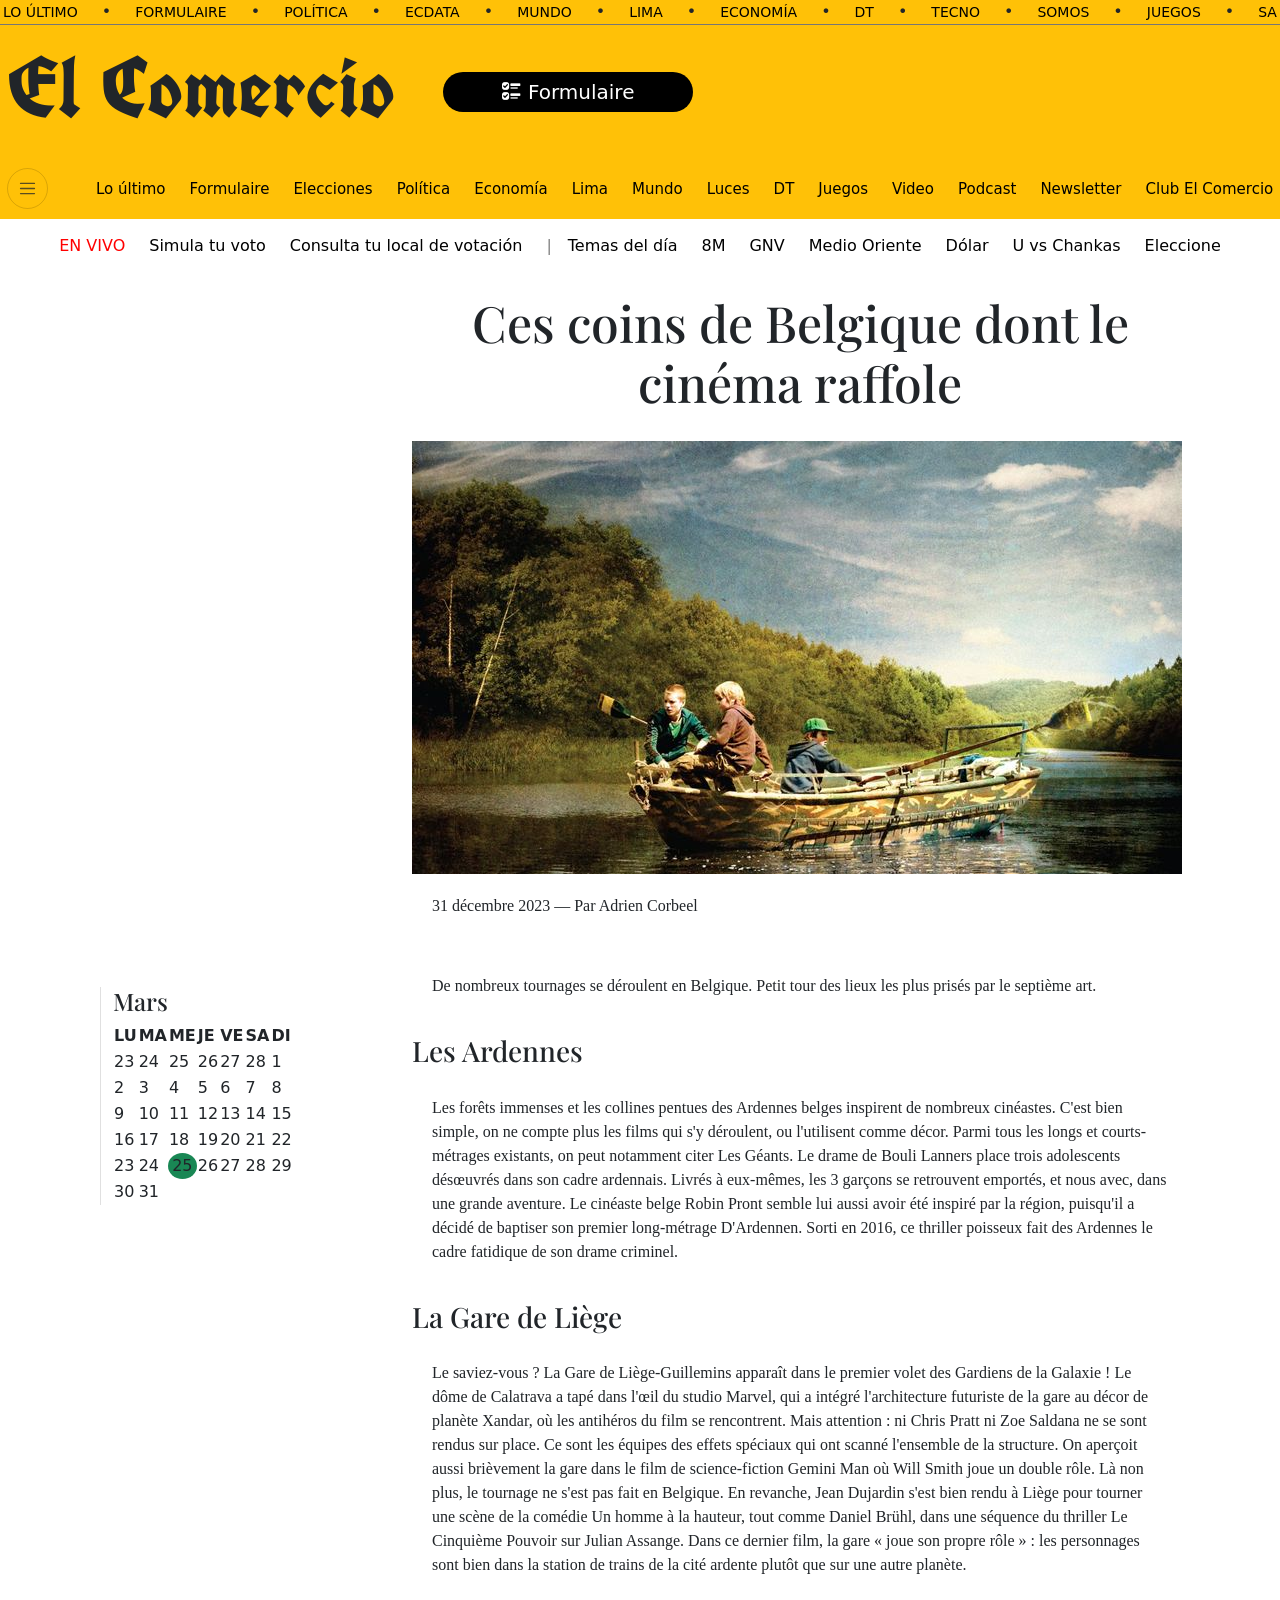
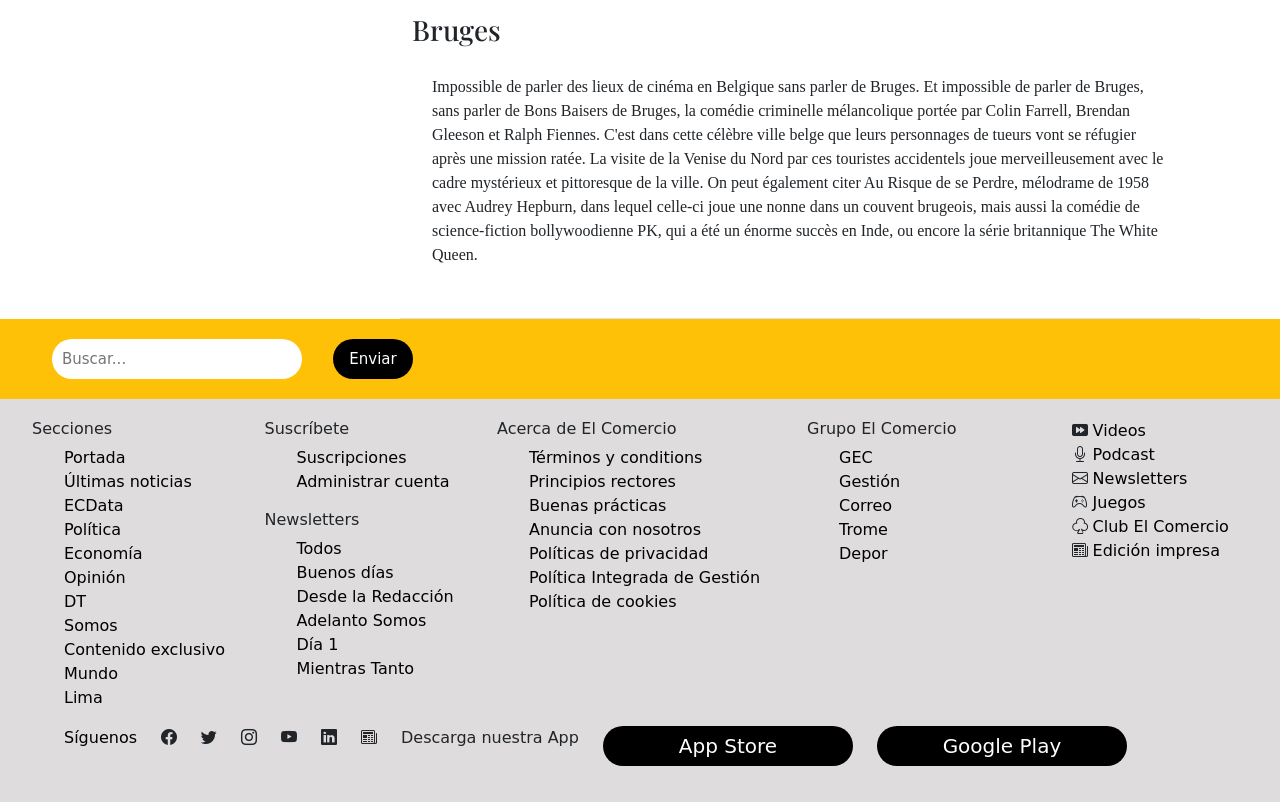
==== article.html @ fa801952 "form" ====
<!DOCTYPE html>
<html lang="fr">
<head>
    <meta charset="UTF-8">
    <meta name="viewport" content="width=device-width, initial-scale=1.0">
    <link href="https://cdn.jsdelivr.net/npm/bootstrap@5.3.8/dist/css/bootstrap.min.css" rel="stylesheet" integrity="sha384-sRIl4kxILFvY47J16cr9ZwB07vP4J8+LH7qKQnuqkuIAvNWLzeN8tE5YBujZqJLB" crossorigin="anonymous">
    <link rel="stylesheet" href="https://cdn.jsdelivr.net/npm/bootstrap-icons@1.11.0/font/bootstrap-icons.css">
    <link rel="preconnect" href="https://fonts.googleapis.com">
    <link rel="preconnect" href="https://fonts.gstatic.com" crossorigin>
    <link href="https://fonts.googleapis.com/css2?family=Great+Vibes&family=Inter:ital,opsz,wght@0,14..32,100..900;1,14..32,100..900&family=Jacquard+24&family=Libre+Baskerville:ital,wght@0,400;0,700;1,400&family=Playfair+Display+SC:ital,wght@0,400;0,700;0,900;1,400;1,700;1,900&family=Playfair+Display:ital,wght@0,400..900;1,400..900&family=Raleway:ital,wght@0,100..900;1,100..900&family=UnifrakturCook:wght@700&display=swap" rel="stylesheet">
    <link rel="stylesheet" href="css/main.css">
    <title>Document</title>
</head>
<body>
    <header>
        <nav class="container navbar">
            <div class="row">
                <div class="col-sm-12 bg-warning">
                    <ul class="thirdnav navbar-nav me-auto mb-2 mb-lg-0 flex-row justify-content-center gap-4">
                        <li><a href="article.html" >LO ÚLTIMO</a></li>•
                        <li><a href="custom.html">FORMULAIRE</a></li>•
                        <li><a href="">POLÍTICA</a></li>•
                        <li><a href="">ECDATA</a></li>•
                        <li><a href="">MUNDO</a></li>•
                        <li><a href="">LIMA</a></li>•
                        <li><a href="">ECONOMÍA</a></li>•
                        <li><a href="">DT</a></li>•
                        <li><a href="">TECNO</a></li>•
                        <li><a href="">SOMOS</a></li>•
                        <li><a href="">JUEGOS</a></li>•
                        <li><a href="">SA</a></li>
                    </ul>
                </div>
                <div class="div-titre col-12 bg-warning d-flex align-items-center gap-5">
                    <h2 class="titre">El Comercio</h2>
                    <button class="btn2"><i class="bi bi-ui-checks"></i> Formulaire</button>
                </div>
                <div class="seconnav col-sm-12 bg-warning">
                    <div class="col-sm-12 d-flex align-items-center justify-content-center">
                        <button class="btn1 navbar-toggler me-5" type="button">
                            <span class="navbar-toggler-icon"></span>
                        </button>
                        <ul class="firstnav navbar-nav mb-2 mb-lg-0 flex-row gap-4">
                            <li><a href="article.html">Lo último</a></li>
                            <li><a href="custom.html">Formulaire</a></li>
                            <li><a href="">Elecciones</a></li>
                            <li><a href="">Política</a></li>
                            <li><a href="">Economía</a></li>
                            <li><a href="">Lima</a></li>
                            <li><a href="">Mundo</a></li>
                            <li><a href="">Luces</a></li>
                            <li><a href="">DT</a></li>
                            <li><a href="">Juegos</a></li>
                            <li><a href="">Video</a></li>
                            <li><a href="">Podcast</a></li>
                            <li><a href="">Newsletter</a></li>
                            <li><a href="">Club El Comercio</a></li>
                        </ul>
                    </div>
                </div>
                <div class="col-sm-12">
                    <ul class="fourthnav navbar-nav me-auto mb-2 mb-lg-0 flex-row justify-content-center gap-4">
                        <li><a class="live" href="">EN VIVO</a></li>
                        <li><a href="">Simula tu voto</a></li>
                        <li><a href="">Consulta tu local de votación</a></li>
                        <li class="separador"><a href="">Temas del día</a></li>
                        <li><a href="">8M</a></li>
                        <li><a href="">GNV</a></li>
                        <li><a href="">Medio Oriente</a></li>
                        <li><a href="">Dólar</a></li>
                        <li><a href="">U vs Chankas</a></li>
                        <li><a href="">Eleccione</a></li>
                    </ul>
                </div>
            </div>
        </nav>
    </header>
    <main>
            <div class="container">
                <div class="row  align-items-center justify-content-center">
                    <aside class=" calendar col-12 ">
                        <h4>Mars</h4>
                        <table>
                            <tr>
                                <th>LU</th>
                                <th>MA</th>
                                <th>ME</th>
                                <th>JE</th>
                                <th>VE</th>
                                <th>SA</th>
                                <th>DI</th>
                            </tr>
                            <tr>
                                <td>23</td>
                                <td>24</td>
                                <td>25</td>
                                <td>26</td>
                                <td>27</td>
                                <td>28</td>
                                <td>1</td>
                            </tr>
                            <tr>
                                <td>2</td>
                                <td>3</td>
                                <td>4</td>
                                <td>5</td>
                                <td>6</td>
                                <td>7</td>
                                <td>8</td>
                            </tr>
                            <tr>
                                <td>9</td>
                                <td>10</td>
                                <td>11</td>
                                <td>12</td>
                                <td>13</td>
                                <td>14</td>
                                <td>15</td>
                            </tr>
                            <tr>
                                <td>16</td>
                                <td>17</td>
                                <td>18</td>
                                <td>19</td>
                                <td>20</td>
                                <td>21</td>
                                <td>22</td>
                            </tr>
                            <tr>
                                <td>23</td>
                                <td>24</td>
                                <td class="datej bg-success">25</td>
                                <td>26</td>
                                <td>27</td>
                                <td>28</td>
                                <td>29</td>
                            </tr>
                            <tr>
                                <td>30</td>
                                <td>31</td>
                            </tr>
                        </table>
                    </aside>
                    <article class=" ville article-content col-12 col-md-11">
                        <h1 class="text-center art">Ces coins de Belgique dont le cinéma raffole</h1>
                        <img src="media/article.jpg" class="img-fluid" alt="">
                        <p class="para">31 décembre 2023 — Par Adrien Corbeel</p>
                        <p class="para">De nombreux tournages se déroulent en Belgique. Petit tour des lieux les plus prisés par le septième art.</p>
                        <h3>Les Ardennes</h3>
                        <p class="para">Les forêts immenses et les collines pentues des Ardennes belges inspirent de nombreux cinéastes. C'est bien simple, on ne compte plus les films qui s'y déroulent, ou l'utilisent comme décor. Parmi tous les longs et courts-métrages existants, on peut notamment citer Les Géants. Le drame de Bouli Lanners place trois adolescents désœuvrés dans son cadre ardennais. Livrés à eux-mêmes, les 3 garçons se retrouvent emportés, et nous avec, dans une grande aventure. Le cinéaste belge Robin Pront semble lui aussi avoir été inspiré par la région, puisqu'il a décidé de baptiser son premier long-métrage D'Ardennen. Sorti en 2016, ce thriller poisseux fait des Ardennes le cadre fatidique de son drame criminel.</p>
                        <h3>La Gare de Liège</h3>
                        <p class="para">Le saviez-vous ? La Gare de Liège-Guillemins apparaît dans le premier volet des Gardiens de la Galaxie ! Le dôme de Calatrava a tapé dans l'œil du studio Marvel, qui a intégré l'architecture futuriste de la gare au décor de planète Xandar, où les antihéros du film se rencontrent. Mais attention : ni Chris Pratt ni Zoe Saldana ne se sont rendus sur place. Ce sont les équipes des effets spéciaux qui ont scanné l'ensemble de la structure. On aperçoit aussi brièvement la gare dans le film de science-fiction Gemini Man où Will Smith joue un double rôle. Là non plus, le tournage ne s'est pas fait en Belgique. En revanche, Jean Dujardin s'est bien rendu à Liège pour tourner une scène de la comédie Un homme à la hauteur, tout comme Daniel Brühl, dans une séquence du thriller Le Cinquième Pouvoir sur Julian Assange. Dans ce dernier film, la gare « joue son propre rôle » : les personnages sont bien dans la station de trains de la cité ardente plutôt que sur une autre planète.</p>
                        <h3>Bruges</h3>
                        <p class="para">Impossible de parler des lieux de cinéma en Belgique sans parler de Bruges. Et impossible de parler de Bruges, sans parler de Bons Baisers de Bruges, la comédie criminelle mélancolique portée par Colin Farrell, Brendan Gleeson et Ralph Fiennes. C'est dans cette célèbre ville belge que leurs personnages de tueurs vont se réfugier après une mission ratée. La visite de la Venise du Nord par ces touristes accidentels joue merveilleusement avec le cadre mystérieux et pittoresque de la ville. On peut également citer Au Risque de se Perdre, mélodrame de 1958 avec Audrey Hepburn, dans lequel celle-ci joue une nonne dans un couvent brugeois, mais aussi la comédie de science-fiction bollywoodienne PK, qui a été un énorme succès en Inde, ou encore la série britannique The White Queen.</p>
                    </article>
                </div>     
            </div>
        

        
        

    </main>
    <footer>
        <div class="bordfoot bg-warning d-flex justify-content-between align-items-center px-4">
        <form action="" class=" d-flex container align-items-center gap-3">
            <label for="Search"></label>
            <input type="text" id="Search" placeholder="Buscar...">
            <button type="submit" class="btn3">Enviar</button>
            <!--- <img src="media/logo.jpg" class="logo" alt="" > --->
        </form>
        
        </div>

        <div class="container">
        <div class="row love">
            <section class="col">
                <h6>Secciones</h6>
                <ul>
                    <li><a href="">Portada</a></li>
                    <li><a href="">Últimas noticias</a></li>
                    <li><a href="">ECData</a></li>
                    <li><a href="">Política</a></li>
                    <li><a href="">Economía</a></li>
                    <li><a href="">Opinión</a></li>
                    <li><a href="">DT</a></li>
                    <li><a href="">Somos</a></li>
                    <li><a href="">Contenido exclusivo</a></li>
                    <li><a href="">Mundo</a></li>
                    <li><a href="">Lima</a></li>
                </ul>
            </section>
            <section class="col">
                <h6>Suscríbete</h6>
                <ul>
                    <li><a href="">Suscripciones</a></li>
                    <li><a href="">Administrar cuenta</a></li>
                </ul>
                <h6>Newsletters</h6>
                <ul>
                    <li><a href="">Todos</a></li>
                    <li><a href="">Buenos días</a></li>
                    <li><a href="">Desde la Redacción</a></li>
                    <li><a href="">Adelanto Somos</a></li>
                    <li><a href="">Día 1</a></li>
                    <li><a href="">Mientras Tanto</a></li>
                </ul>
            </section>
            <section class="col-md-3">
                <h6>Acerca de El Comercio</h6>
                <ul>
                    <li><a href="">Términos y conditions</a></li>
                    <li><a href="">Principios rectores</a></li>
                    <li><a href="">Buenas prácticas</a></li>
                    <li><a href="">Anuncia con nosotros</a></li>
                    <li><a href="">Políticas de privacidad</a></li>
                    <li><a href="">Política Integrada de Gestión</a></li>
                    <li><a href="">Política de cookies</a></li>
                </ul>
            </section>
            <section class="col">
                <h6>Grupo El Comercio</h6>
                <ul>
                    <li><a href="">GEC</a></li>
                    <li><a href="">Gestión</a></li>
                    <li><a href="">Correo</a></li>
                    <li><a href="">Trome</a></li>
                    <li><a href="">Depor</a></li>
                </ul>
            </section>
            <section class="col">
                <ul>
                    <li><i class="bi bi-fast-forward-btn-fill"></i> <a href="">Videos</a></li>
                    <li><i class="bi bi-mic"></i> <a href="">Podcast</a></li>
                    <li><i class="bi bi-envelope"></i> <a href="">Newsletters</a></li>
                    <li><i class="bi bi-controller"></i> <a href="">Juegos</a></li>
                    <li><i class="bi bi-suit-club"></i> <a href="">Club El Comercio</a></li>
                    <li><i class="bi bi-newspaper"></i> <a href="">Edición impresa</a></li>
                </ul>
            </section>
            <section>
                <ul class="d-flex gap-4">
                    <li><a href="">Síguenos</a></li>
                    <li><i class="bi bi-facebook"></i></li>
                    <li><i class="bi bi-twitter"></i></li>
                    <li><i class="bi bi-instagram"></i></li>
                    <li><i class="bi bi-youtube"></i></li>
                    <li><i class="bi bi-linkedin"></i></li>
                    <li><i class="bi bi-newspaper"></i></li>
                    <li>Descarga nuestra App</li>
                    <button class="app">App Store</button>
                    <button class="play">Google Play</button>
                </ul>
            </section>
        </div>
        </div>
    </footer>
    
</body>
</html>
---- css/main.css ----
body{
    overflow-x: hidden;
}
.container.navbar {
    --bs-navbar-padding-y: 0;
}

.container {
    max-width: 1500px;
}

.live {
    color: red;
}

a {
    text-decoration: none;
    color: black;
}

.ecole {
    width: 100%;
    height: auto;
}

ul {
    list-style: none;
}

footer {
    background-color: rgb(222, 220, 220);
}

footer h3 {
    margin-bottom: 20px;
}

article {
    font-family: serif;
    overflow: hidden;
    border-bottom: 1px solid #e0e0e0;
    padding-bottom: 15px;
}

.article-content{
    width: 800px;
    margin: 0 auto;
}

.titre {
    font-family: 'UnifrakturCook', cursive;
    font-size: 85px;
    line-height: 1;
}

.label{
    font-family: 'UnifrakturCook', cursive;
}

.logo{
    width: 100px;
    border-radius: 50%;
}

.div-titre {
    padding: 20px;
}

.seconnav {
    padding: 10px;
}

.btn1 {
    border-radius: 50%;
    color: black;
    font-size: 0.8rem;
    cursor: pointer;
    padding: 10px;
    font-weight: lighter;
}

.btn2 {
    border-radius: 999px;
    border: none;
    font-size: 20px;
    font-weight: 500;
    width: 250px;
    height: 40px;
    background: #000;
    color: white;
}

.btn3{
    border-radius: 999px;
    border: none;
    font-size: 15px;
    font-weight: 500;
    width: 80px;
    height: 40px;
    background: #000;
    color: white;
    margin-left: 15px;
}

.art{
    font-family: 'Playfair Display', serif ;
    font-size: 50px;
    padding: 20px;
}

#Search {
    border-radius:99px;
    border: none;
    font-size: 15px;
    font-weight: 500;
    width: 250px;
    height: 40px;
    background: #fff;
    color: black;
    padding: 10px;
}

.love{
    padding: 20px;
}

.app,.play{
    border-radius: 999px;
    border: none;
    font-size: 20px;
    font-weight: 500;
    width: 250px;
    height: 40px;
    background: #000;
    color: white;
}

.allana{
    object-fit: cover;
    height: 80%;
    width: 50%;
}

.firstnav li a {
    font-size: 15px;
}

.thirdnav li a {
    font-size: 14px;
}

.thirdnav {
    border-bottom: 1px solid #767676;
}

.fourthnav {
    padding: 15px 0;
}

.separador::before {
    content: "|";
    color: gray;
    margin-right: 16px;
}

a:hover{
    text-decoration: underline;
}

h2, h3, h4 {
    font-family: 'Playfair Display', serif;
}

.red {
    color: red;
}

.com {
    color: goldenrod;
    font-weight: bold;
    font-size: 11px;
}

.ecole,.coulor{
    margin-top: 10px;
}

.exclu {
    padding-bottom: 10px;
}

.gral, .ana, .ultimo, .edi, .observ {
    padding-top: 20px;
}

.edi{
    color: goldenrod;
}

.liste li {
    margin-bottom: 10px;
}

.ultimo{
    margin-bottom: 15px;
}

aside {
    border-left: 1px solid #e0e0e0;
    padding-left: 15px;
}

.bordfoot{
    padding: 20px ;
}

.para{
    padding: 20px;
}

.calendar {
    margin-left: 100px;
    width: 100px;
}

.ville{
    margin-left: 200px;
}

.datej{
    border-radius: 50%;
    text-align: center;
}

.principal{
    min-height: 100vh;
    overflow-y: auto;
}

.lat1 label, .lat1 input,
.lat2 label, .lat2 select {
    display: inline-block;
    vertical-align: middle;
    margin-bottom: 10px;
    margin-top: 20px;
}

.lat1 div, .lat2 div {
    width: 100%;
    font-weight: bold;
    
}

.lat1 label{
    width: 150px;
    font-weight: bold;
}

.lat2 label {
    width: 130px;
    font-weight: bold;
}

.btnrest{
    border-radius: 999px;
    border: none;
    font-size: 15px;
    font-weight: 500;
    width: 80px;
    height: 40px;
    background: #000;
    color: white;
    margin-top: 30px;
    
}



.wid1{
    background: #f5f2f2;
    margin-top: 20px;
    padding: 10px;
}
.wid2{
    background: #f5f2f2;
    margin-top: 20px;
    padding: 10px;
}
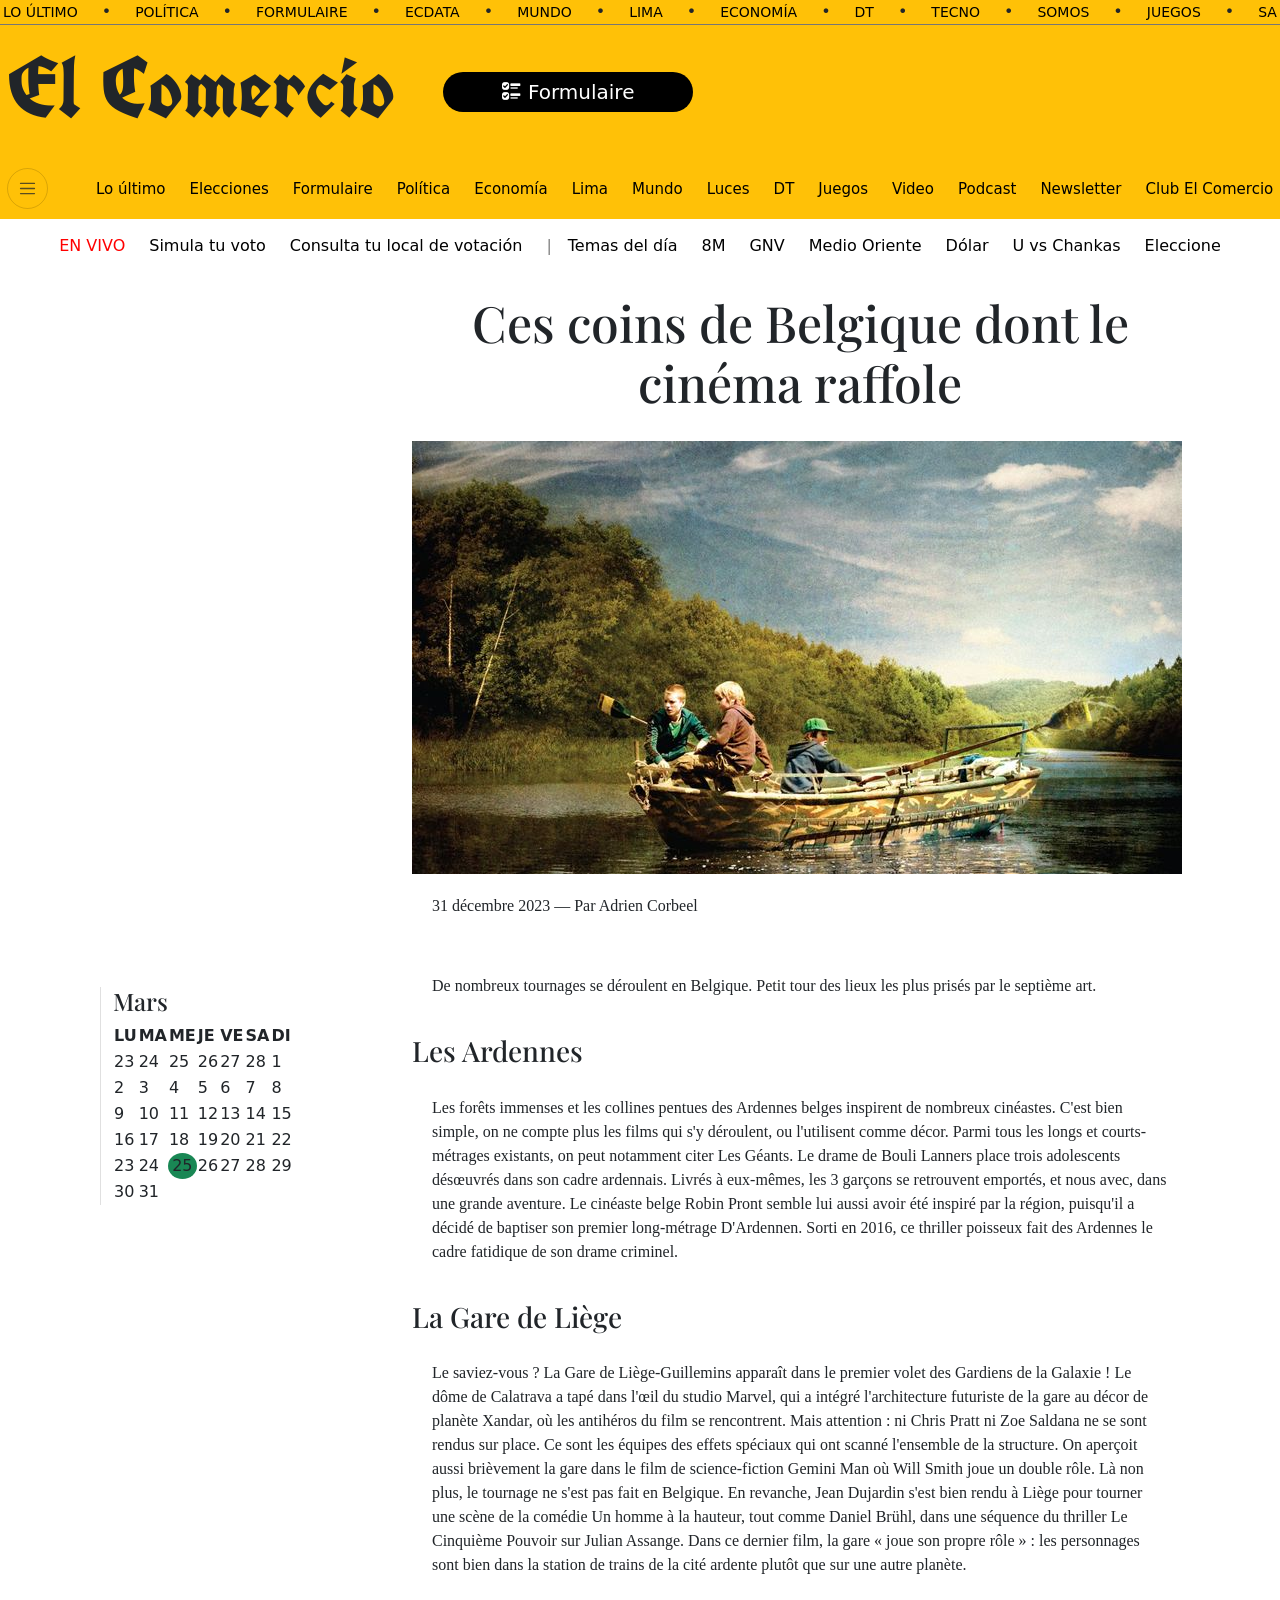
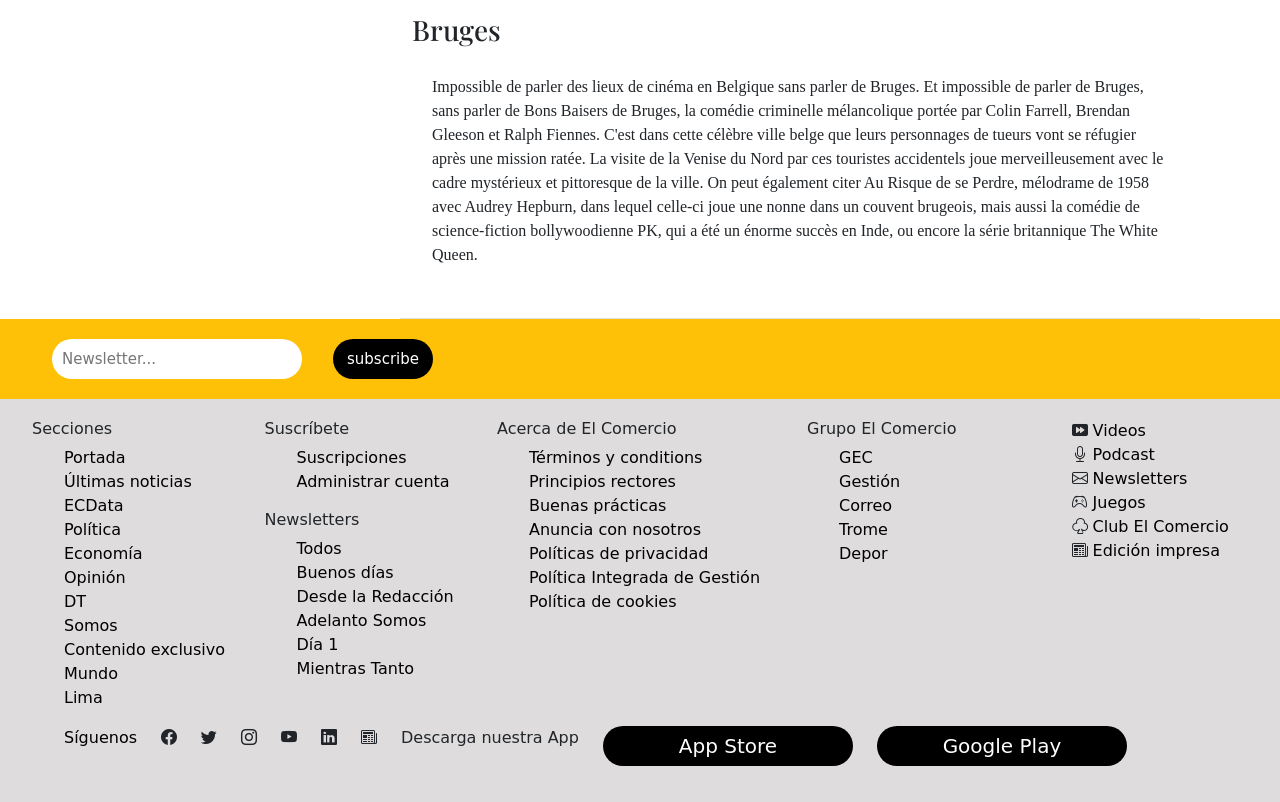
==== commit acf98706: "form" ====
--- a/article.html
+++ b/article.html
@@ -17,9 +17,9 @@
             <div class="row">
                 <div class="col-sm-12 bg-warning">
                     <ul class="thirdnav navbar-nav me-auto mb-2 mb-lg-0 flex-row justify-content-center gap-4">
-                        <li><a href="article.html" >LO ÚLTIMO</a></li>•
+                        <li><a href="index.html" >LO ÚLTIMO</a></li>•
+                        <li><a href="article.html">POLÍTICA</a></li>•
                         <li><a href="custom.html">FORMULAIRE</a></li>•
-                        <li><a href="">POLÍTICA</a></li>•
                         <li><a href="">ECDATA</a></li>•
                         <li><a href="">MUNDO</a></li>•
                         <li><a href="">LIMA</a></li>•
@@ -41,9 +41,9 @@
                             <span class="navbar-toggler-icon"></span>
                         </button>
                         <ul class="firstnav navbar-nav mb-2 mb-lg-0 flex-row gap-4">
-                            <li><a href="article.html">Lo último</a></li>
+                            <li><a href="index.html">Lo último</a></li>
+                            <li><a href="article.html">Elecciones</a></li>
                             <li><a href="custom.html">Formulaire</a></li>
-                            <li><a href="">Elecciones</a></li>
                             <li><a href="">Política</a></li>
                             <li><a href="">Economía</a></li>
                             <li><a href="">Lima</a></li>
@@ -165,8 +165,8 @@
         <div class="bordfoot bg-warning d-flex justify-content-between align-items-center px-4">
         <form action="" class=" d-flex container align-items-center gap-3">
             <label for="Search"></label>
-            <input type="text" id="Search" placeholder="Buscar...">
-            <button type="submit" class="btn3">Enviar</button>
+            <input type="text" id="Search" placeholder="Newsletter...">
+            <button type="submit" class="btn3">subscribe</button>
             <!--- <img src="media/logo.jpg" class="logo" alt="" > --->
         </form>
         
--- a/css/main.css
+++ b/css/main.css
@@ -95,7 +95,7 @@
     border: none;
     font-size: 15px;
     font-weight: 500;
-    width: 80px;
+    width: 100px;
     height: 40px;
     background: #000;
     color: white;
@@ -233,8 +233,16 @@
 }
 
 .principal{
-    min-height: 100vh;
-    overflow-y: auto;
+    padding: 30px;
+}
+
+.titreP{
+    text-align: center;
+    margin-bottom: 20px;
+}
+
+.principal p{
+    padding: 10px;
 }
 
 .lat1 label, .lat1 input,
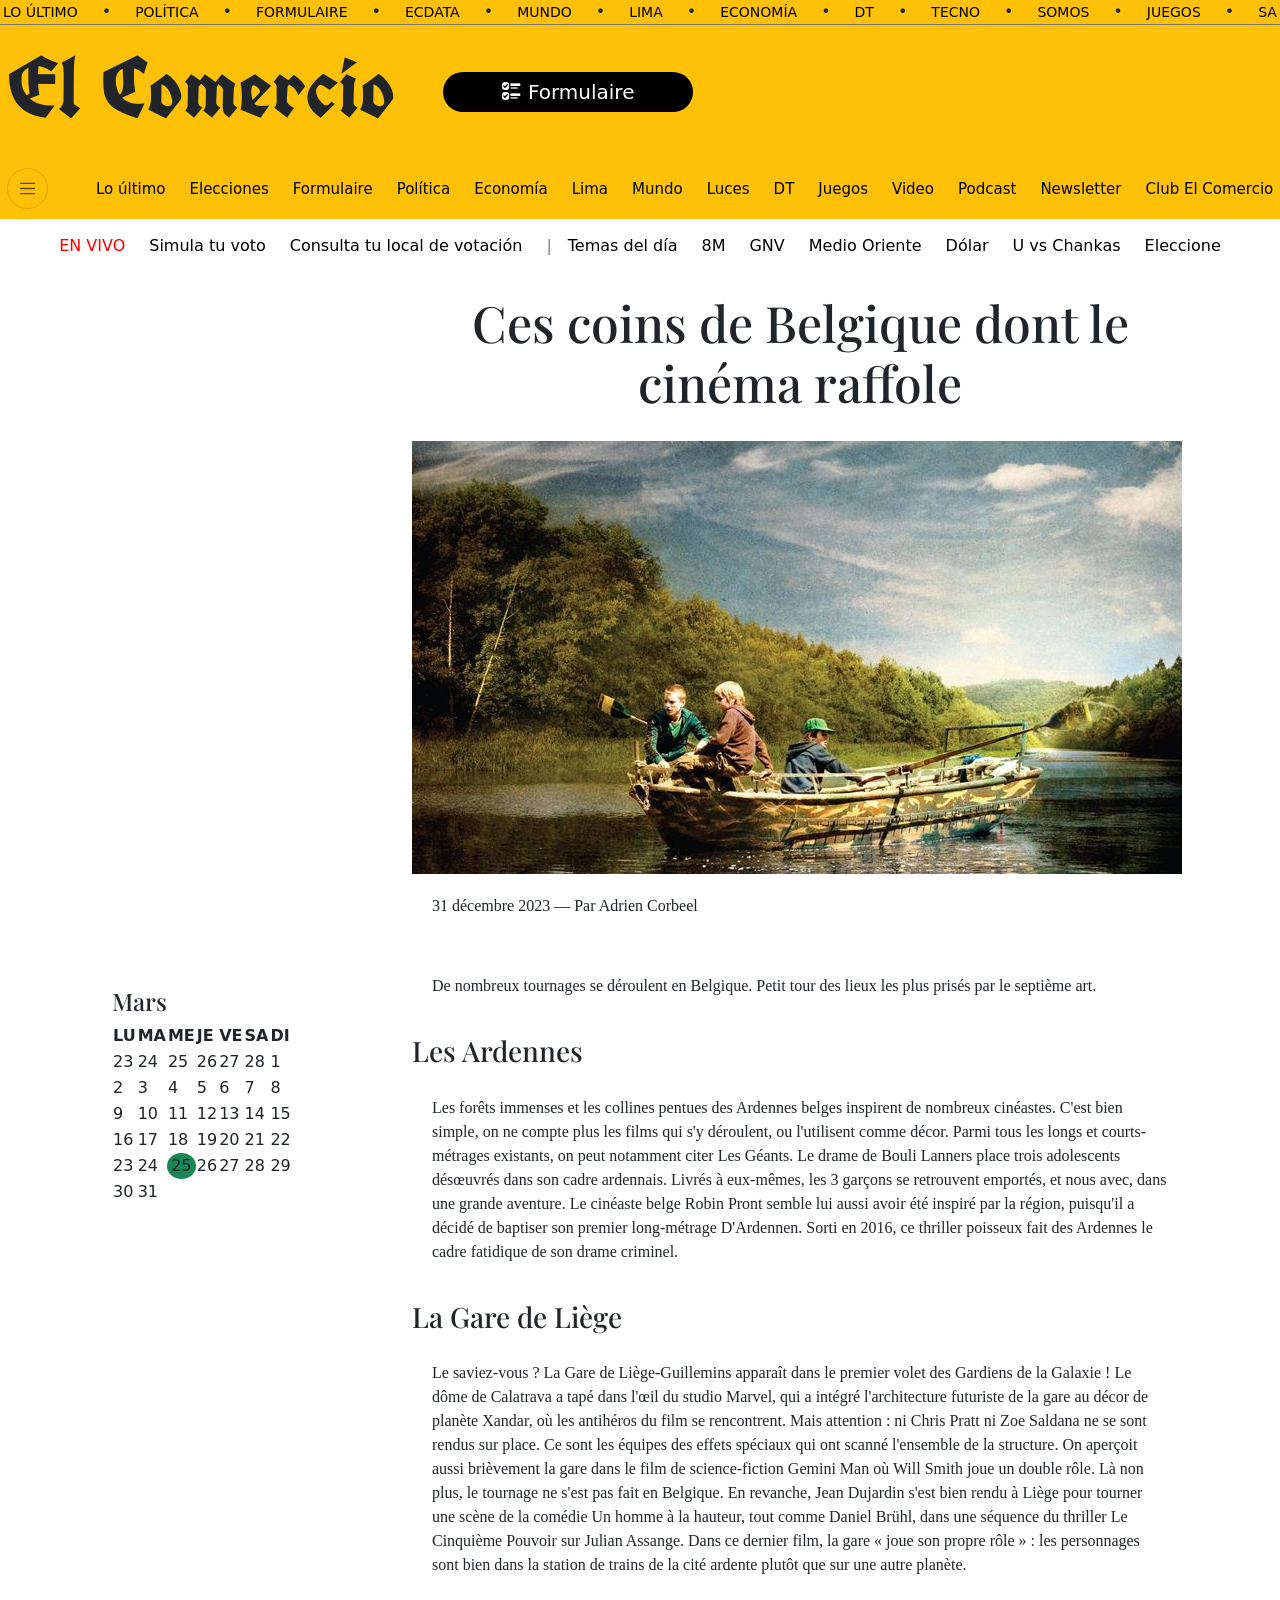
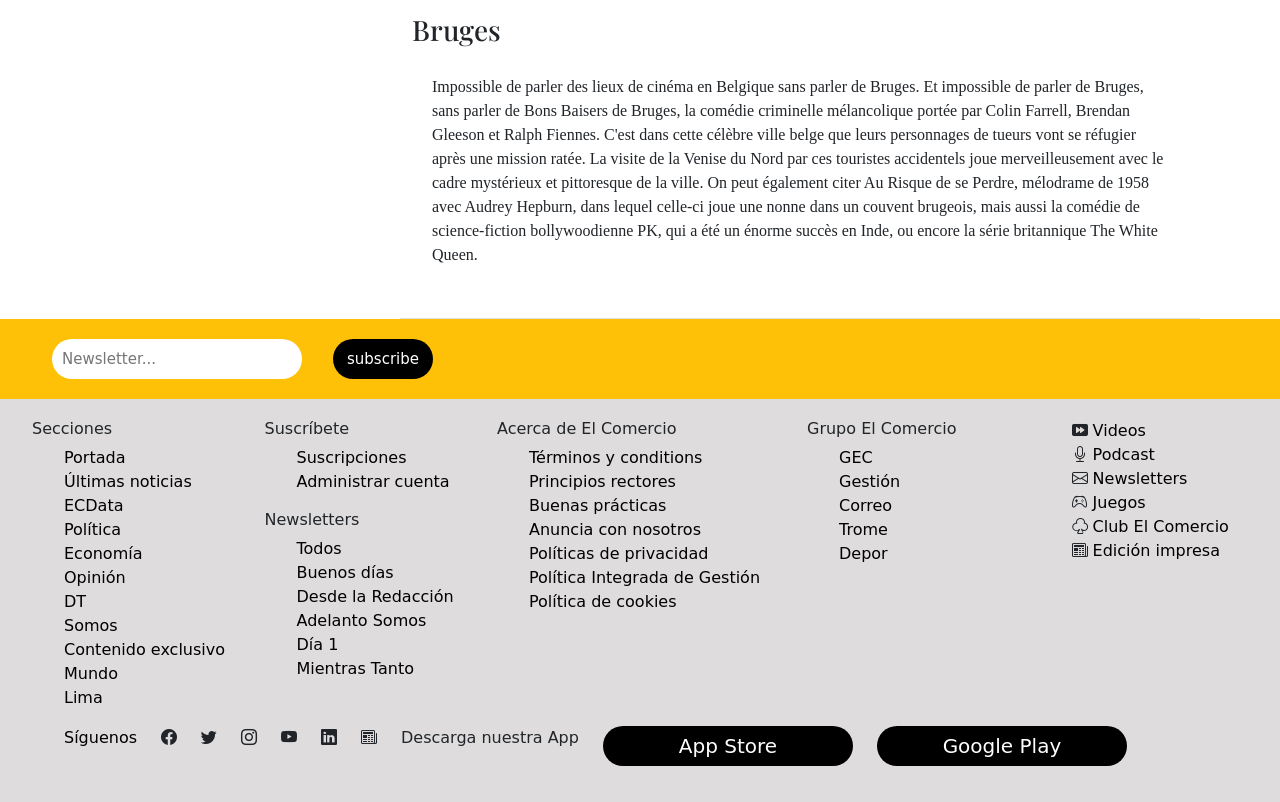
==== commit c56464f5: "form" ====
--- a/article.html
+++ b/article.html
@@ -9,7 +9,7 @@
     <link rel="preconnect" href="https://fonts.gstatic.com" crossorigin>
     <link href="https://fonts.googleapis.com/css2?family=Great+Vibes&family=Inter:ital,opsz,wght@0,14..32,100..900;1,14..32,100..900&family=Jacquard+24&family=Libre+Baskerville:ital,wght@0,400;0,700;1,400&family=Playfair+Display+SC:ital,wght@0,400;0,700;0,900;1,400;1,700;1,900&family=Playfair+Display:ital,wght@0,400..900;1,400..900&family=Raleway:ital,wght@0,100..900;1,100..900&family=UnifrakturCook:wght@700&display=swap" rel="stylesheet">
     <link rel="stylesheet" href="css/main.css">
-    <title>Document</title>
+    <title>El Comercio - Article</title>
 </head>
 <body>
     <header>
@@ -165,7 +165,7 @@
         <div class="bordfoot bg-warning d-flex justify-content-between align-items-center px-4">
         <form action="" class=" d-flex container align-items-center gap-3">
             <label for="Search"></label>
-            <input type="text" id="Search" placeholder="Newsletter...">
+            <input type="text" id="Search" name="Search" placeholder="Newsletter...">
             <button type="submit" class="btn3">subscribe</button>
             <!--- <img src="media/logo.jpg" class="logo" alt="" > --->
         </form>
--- a/css/main.css
+++ b/css/main.css
@@ -1,5 +1,9 @@
 body{
     overflow-x: hidden;
+}
+
+.breakTitle{
+    font-family: Arial, Helvetica, sans-serif;
 }
 .container.navbar {
     --bs-navbar-padding-y: 0;
@@ -29,6 +33,7 @@
 
 footer {
     background-color: rgb(222, 220, 220);
+    font-family: system-ui, -apple-system, BlinkMacSystemFont, 'Segoe UI', Roboto, Oxygen, Ubuntu, Cantarell, 'Open Sans', 'Helvetica Neue', sans-serif;
 }
 
 footer h3 {
@@ -199,13 +204,13 @@
 
 .liste li {
     margin-bottom: 10px;
-}
+    }
 
 .ultimo{
     margin-bottom: 15px;
 }
 
-aside {
+aside.home {
     border-left: 1px solid #e0e0e0;
     padding-left: 15px;
 }
@@ -241,7 +246,7 @@
     margin-bottom: 20px;
 }
 
-.principal p{
+.principal p,h5{
     padding: 10px;
 }
 
@@ -282,7 +287,22 @@
     
 }
 
-
+.bloc3{
+    margin-top: 10px;
+}
+
+.bloc3Art{
+    background: #f5f2f2;
+    margin-bottom: 20px;
+}
+
+.bloc3Cadr{
+    margin: 30px;
+}
+
+.blocOil{
+    margin-top: 20px;
+}
 
 .wid1{
     background: #f5f2f2;
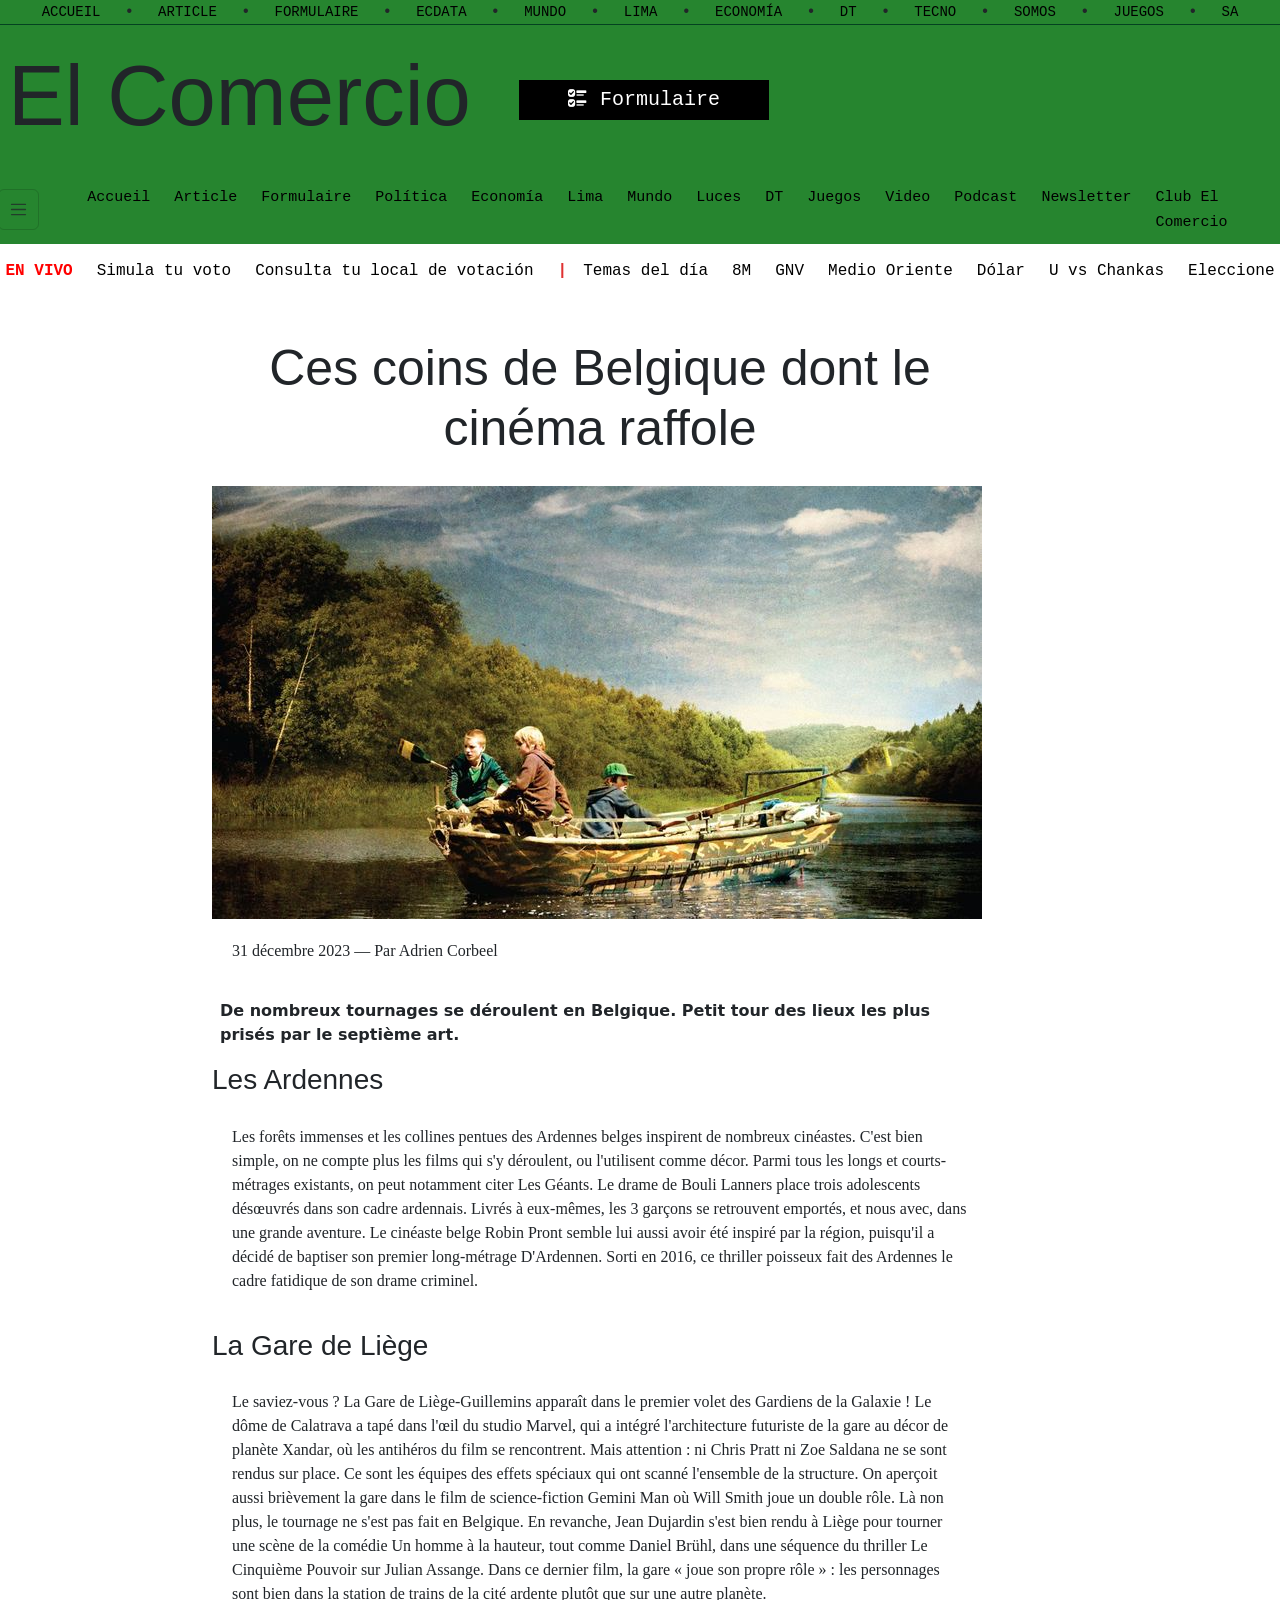
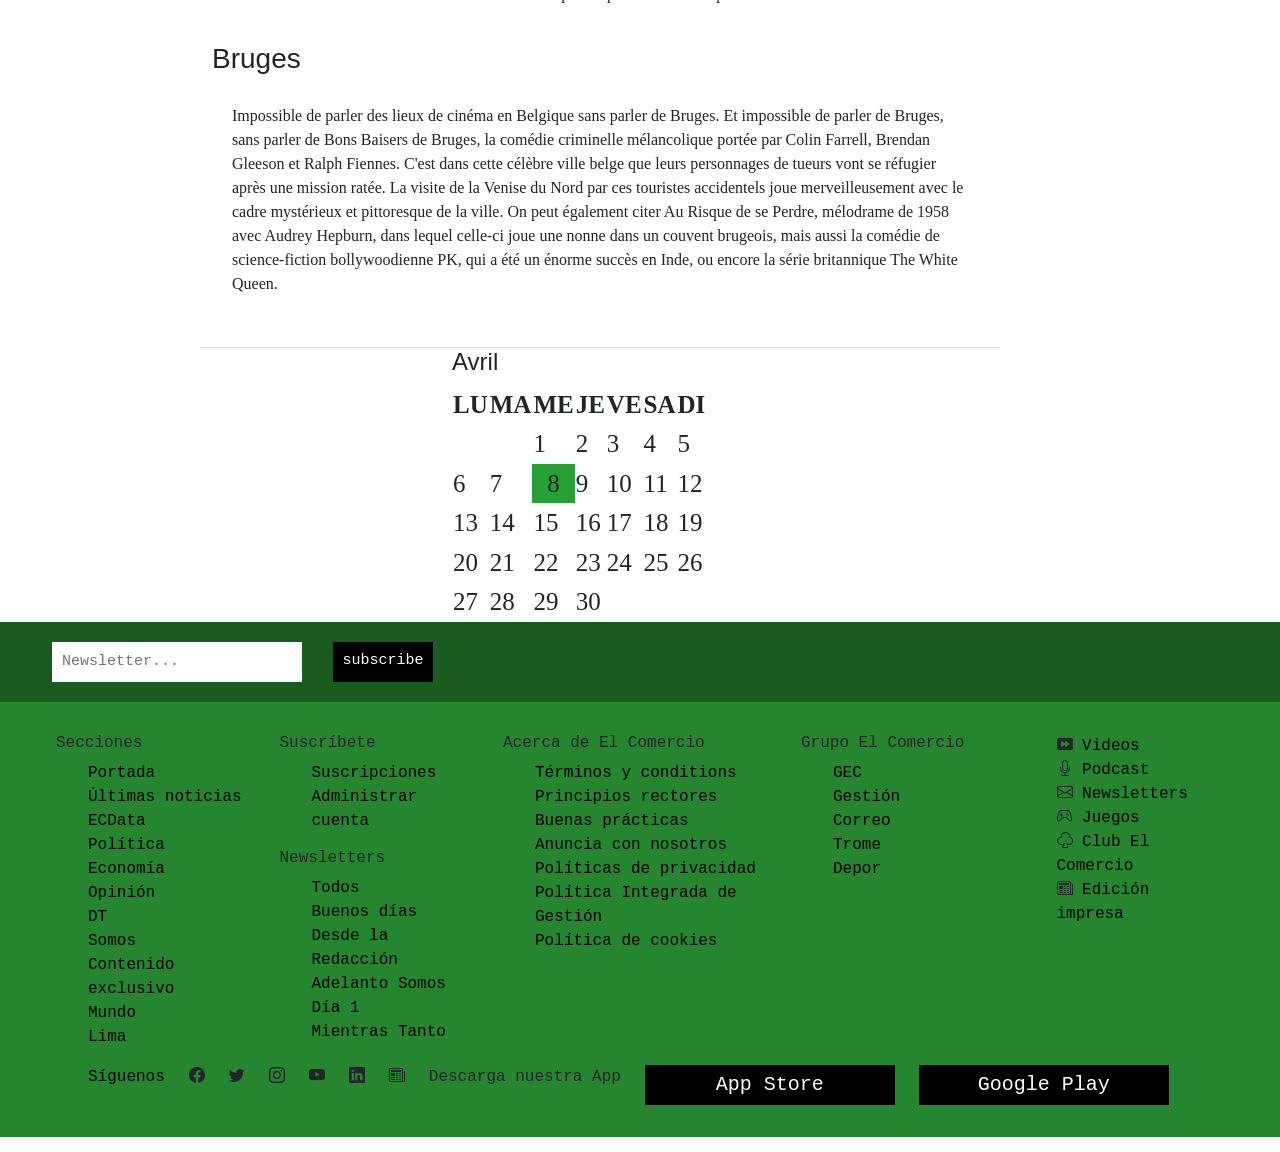
==== commit b4ab7c40: "let's go" ====
--- a/article.html
+++ b/article.html
@@ -15,10 +15,10 @@
     <header>
         <nav class="container navbar">
             <div class="row">
-                <div class="col-sm-12 bg-warning">
+                <div class="col-sm-12 ">
                     <ul class="thirdnav navbar-nav me-auto mb-2 mb-lg-0 flex-row justify-content-center gap-4">
-                        <li><a href="index.html" >LO ÚLTIMO</a></li>•
-                        <li><a href="article.html">POLÍTICA</a></li>•
+                        <li><a href="index.html" >ACCUEIL</a></li>•
+                        <li><a href="article.html">ARTICLE</a></li>•
                         <li><a href="custom.html">FORMULAIRE</a></li>•
                         <li><a href="">ECDATA</a></li>•
                         <li><a href="">MUNDO</a></li>•
@@ -31,18 +31,18 @@
                         <li><a href="">SA</a></li>
                     </ul>
                 </div>
-                <div class="div-titre col-12 bg-warning d-flex align-items-center gap-5">
-                    <h2 class="titre">El Comercio</h2>
+                <div class="div-titre col-12  d-flex align-items-center gap-5">
+                    <h2 class="titre ">El Comercio</h2>
                     <button class="btn2"><i class="bi bi-ui-checks"></i> Formulaire</button>
                 </div>
-                <div class="seconnav col-sm-12 bg-warning">
+                <div class="seconnav col-sm-12 ">
                     <div class="col-sm-12 d-flex align-items-center justify-content-center">
                         <button class="btn1 navbar-toggler me-5" type="button">
                             <span class="navbar-toggler-icon"></span>
                         </button>
                         <ul class="firstnav navbar-nav mb-2 mb-lg-0 flex-row gap-4">
-                            <li><a href="index.html">Lo último</a></li>
-                            <li><a href="article.html">Elecciones</a></li>
+                            <li><a href="index.html">Accueil</a></li>
+                            <li><a href="article.html">Article</a></li>
                             <li><a href="custom.html">Formulaire</a></li>
                             <li><a href="">Política</a></li>
                             <li><a href="">Economía</a></li>
@@ -58,9 +58,9 @@
                         </ul>
                     </div>
                 </div>
-                <div class="col-sm-12">
+                <div class="news col-sm-12">
                     <ul class="fourthnav navbar-nav me-auto mb-2 mb-lg-0 flex-row justify-content-center gap-4">
-                        <li><a class="live" href="">EN VIVO</a></li>
+                        <li><a class="live fw-bold" href="">EN VIVO</a></li>
                         <li><a href="">Simula tu voto</a></li>
                         <li><a href="">Consulta tu local de votación</a></li>
                         <li class="separador"><a href="">Temas del día</a></li>
@@ -78,9 +78,22 @@
     <main>
             <div class="container">
                 <div class="row  align-items-center justify-content-center">
-                    <aside class=" calendar col-12 ">
-                        <h4>Mars</h4>
-                        <table>
+                    <article class=" ville article-content col-12 col-md-9">
+                        <h1 class="text-center art">Ces coins de Belgique dont le cinéma raffole</h1>
+                        <img src="media/article.jpg" class="img-fluid" alt="">
+                        <p class="para">31 décembre 2023 — Par Adrien Corbeel</p>
+                        <p class="fw-bold ps-2">De nombreux tournages se déroulent en Belgique. Petit tour des lieux les plus prisés par le septième art.</p>
+                        <h3 class="breakTitle">Les Ardennes</h3>
+                        <p class="para">Les forêts immenses et les collines pentues des Ardennes belges inspirent de nombreux cinéastes. C'est bien simple, on ne compte plus les films qui s'y déroulent, ou l'utilisent comme décor. Parmi tous les longs et courts-métrages existants, on peut notamment citer Les Géants. Le drame de Bouli Lanners place trois adolescents désœuvrés dans son cadre ardennais. Livrés à eux-mêmes, les 3 garçons se retrouvent emportés, et nous avec, dans une grande aventure. Le cinéaste belge Robin Pront semble lui aussi avoir été inspiré par la région, puisqu'il a décidé de baptiser son premier long-métrage D'Ardennen. Sorti en 2016, ce thriller poisseux fait des Ardennes le cadre fatidique de son drame criminel.</p>
+                        <h3 class="breakTitle">La Gare de Liège</h3>
+                        <p class="para">Le saviez-vous ? La Gare de Liège-Guillemins apparaît dans le premier volet des Gardiens de la Galaxie ! Le dôme de Calatrava a tapé dans l'œil du studio Marvel, qui a intégré l'architecture futuriste de la gare au décor de planète Xandar, où les antihéros du film se rencontrent. Mais attention : ni Chris Pratt ni Zoe Saldana ne se sont rendus sur place. Ce sont les équipes des effets spéciaux qui ont scanné l'ensemble de la structure. On aperçoit aussi brièvement la gare dans le film de science-fiction Gemini Man où Will Smith joue un double rôle. Là non plus, le tournage ne s'est pas fait en Belgique. En revanche, Jean Dujardin s'est bien rendu à Liège pour tourner une scène de la comédie Un homme à la hauteur, tout comme Daniel Brühl, dans une séquence du thriller Le Cinquième Pouvoir sur Julian Assange. Dans ce dernier film, la gare « joue son propre rôle » : les personnages sont bien dans la station de trains de la cité ardente plutôt que sur une autre planète.</p>
+                        <h3 class="breakTitle">Bruges</h3>
+                        <p class="para">Impossible de parler des lieux de cinéma en Belgique sans parler de Bruges. Et impossible de parler de Bruges, sans parler de Bons Baisers de Bruges, la comédie criminelle mélancolique portée par Colin Farrell, Brendan Gleeson et Ralph Fiennes. C'est dans cette célèbre ville belge que leurs personnages de tueurs vont se réfugier après une mission ratée. La visite de la Venise du Nord par ces touristes accidentels joue merveilleusement avec le cadre mystérieux et pittoresque de la ville. On peut également citer Au Risque de se Perdre, mélodrame de 1958 avec Audrey Hepburn, dans lequel celle-ci joue une nonne dans un couvent brugeois, mais aussi la comédie de science-fiction bollywoodienne PK, qui a été un énorme succès en Inde, ou encore la série britannique The White Queen.</p>
+                    </article>
+
+                    <aside class=" calendar col-12 col-md-3">
+                        <h4 class="breakTitle">Avril</h4>
+                        <table class="descrip">
                             <tr>
                                 <th>LU</th>
                                 <th>MA</th>
@@ -91,68 +104,53 @@
                                 <th>DI</th>
                             </tr>
                             <tr>
+                                <td></td>
+                                <td></td>
+                                <td>1</td>
+                                <td>2</td>
+                                <td>3</td>
+                                <td>4</td>
+                                <td>5</td>
+                            </tr>
+                            <tr>
+                                <td>6</td>
+                                <td>7</td>
+                                <td class="datej">8</td>
+                                <td>9</td>
+                                <td>10</td>
+                                <td>11</td>
+                                <td>12</td>
+                            </tr>
+                            <tr>
+                                <td>13</td>
+                                <td>14</td>
+                                <td>15</td>
+                                <td>16</td>
+                                <td>17</td>
+                                <td>18</td>
+                                <td>19</td>
+                            </tr>
+                            <tr>
+                                <td>20</td>
+                                <td>21</td>
+                                <td>22</td>
                                 <td>23</td>
                                 <td>24</td>
                                 <td>25</td>
                                 <td>26</td>
-                                <td>27</td>
-                                <td>28</td>
-                                <td>1</td>
-                            </tr>
-                            <tr>
-                                <td>2</td>
-                                <td>3</td>
-                                <td>4</td>
-                                <td>5</td>
-                                <td>6</td>
-                                <td>7</td>
-                                <td>8</td>
-                            </tr>
-                            <tr>
-                                <td>9</td>
-                                <td>10</td>
-                                <td>11</td>
-                                <td>12</td>
-                                <td>13</td>
-                                <td>14</td>
-                                <td>15</td>
-                            </tr>
-                            <tr>
-                                <td>16</td>
-                                <td>17</td>
-                                <td>18</td>
-                                <td>19</td>
-                                <td>20</td>
-                                <td>21</td>
-                                <td>22</td>
-                            </tr>
-                            <tr>
-                                <td>23</td>
-                                <td>24</td>
-                                <td class="datej bg-success">25</td>
-                                <td>26</td>
+                            </tr>
+                            <tr>
                                 <td>27</td>
                                 <td>28</td>
                                 <td>29</td>
-                            </tr>
-                            <tr>
                                 <td>30</td>
-                                <td>31</td>
+                                <td></td>
+                                <td></td>
+                                <td></td>
                             </tr>
                         </table>
                     </aside>
-                    <article class=" ville article-content col-12 col-md-11">
-                        <h1 class="text-center art">Ces coins de Belgique dont le cinéma raffole</h1>
-                        <img src="media/article.jpg" class="img-fluid" alt="">
-                        <p class="para">31 décembre 2023 — Par Adrien Corbeel</p>
-                        <p class="para">De nombreux tournages se déroulent en Belgique. Petit tour des lieux les plus prisés par le septième art.</p>
-                        <h3>Les Ardennes</h3>
-                        <p class="para">Les forêts immenses et les collines pentues des Ardennes belges inspirent de nombreux cinéastes. C'est bien simple, on ne compte plus les films qui s'y déroulent, ou l'utilisent comme décor. Parmi tous les longs et courts-métrages existants, on peut notamment citer Les Géants. Le drame de Bouli Lanners place trois adolescents désœuvrés dans son cadre ardennais. Livrés à eux-mêmes, les 3 garçons se retrouvent emportés, et nous avec, dans une grande aventure. Le cinéaste belge Robin Pront semble lui aussi avoir été inspiré par la région, puisqu'il a décidé de baptiser son premier long-métrage D'Ardennen. Sorti en 2016, ce thriller poisseux fait des Ardennes le cadre fatidique de son drame criminel.</p>
-                        <h3>La Gare de Liège</h3>
-                        <p class="para">Le saviez-vous ? La Gare de Liège-Guillemins apparaît dans le premier volet des Gardiens de la Galaxie ! Le dôme de Calatrava a tapé dans l'œil du studio Marvel, qui a intégré l'architecture futuriste de la gare au décor de planète Xandar, où les antihéros du film se rencontrent. Mais attention : ni Chris Pratt ni Zoe Saldana ne se sont rendus sur place. Ce sont les équipes des effets spéciaux qui ont scanné l'ensemble de la structure. On aperçoit aussi brièvement la gare dans le film de science-fiction Gemini Man où Will Smith joue un double rôle. Là non plus, le tournage ne s'est pas fait en Belgique. En revanche, Jean Dujardin s'est bien rendu à Liège pour tourner une scène de la comédie Un homme à la hauteur, tout comme Daniel Brühl, dans une séquence du thriller Le Cinquième Pouvoir sur Julian Assange. Dans ce dernier film, la gare « joue son propre rôle » : les personnages sont bien dans la station de trains de la cité ardente plutôt que sur une autre planète.</p>
-                        <h3>Bruges</h3>
-                        <p class="para">Impossible de parler des lieux de cinéma en Belgique sans parler de Bruges. Et impossible de parler de Bruges, sans parler de Bons Baisers de Bruges, la comédie criminelle mélancolique portée par Colin Farrell, Brendan Gleeson et Ralph Fiennes. C'est dans cette célèbre ville belge que leurs personnages de tueurs vont se réfugier après une mission ratée. La visite de la Venise du Nord par ces touristes accidentels joue merveilleusement avec le cadre mystérieux et pittoresque de la ville. On peut également citer Au Risque de se Perdre, mélodrame de 1958 avec Audrey Hepburn, dans lequel celle-ci joue une nonne dans un couvent brugeois, mais aussi la comédie de science-fiction bollywoodienne PK, qui a été un énorme succès en Inde, ou encore la série britannique The White Queen.</p>
-                    </article>
+
                 </div>     
             </div>
         
@@ -162,7 +160,7 @@
 
     </main>
     <footer>
-        <div class="bordfoot bg-warning d-flex justify-content-between align-items-center px-4">
+        <div class="bordfoot d-flex justify-content-between align-items-center px-4">
         <form action="" class=" d-flex container align-items-center gap-3">
             <label for="Search"></label>
             <input type="text" id="Search" name="Search" placeholder="Newsletter...">
@@ -173,7 +171,7 @@
         </div>
 
         <div class="container">
-        <div class="row love">
+        <div class="row love p-3 m-3">
             <section class="col">
                 <h6>Secciones</h6>
                 <ul>
--- a/css/main.css
+++ b/css/main.css
@@ -2,9 +2,6 @@
     overflow-x: hidden;
 }
 
-.breakTitle{
-    font-family: Arial, Helvetica, sans-serif;
-}
 .container.navbar {
     --bs-navbar-padding-y: 0;
 }
@@ -15,6 +12,11 @@
 
 .live {
     color: red;
+}
+
+.news{
+    background-color: #fff;
+    padding-bottom: 20px;
 }
 
 a {
@@ -22,18 +24,32 @@
     color: black;
 }
 
-.ecole {
-    width: 100%;
-    height: auto;
+h2, h3, h4 {
+    font-family: 'Helvetica', sans-serif;
 }
 
 ul {
     list-style: none;
 }
 
-footer {
-    background-color: rgb(222, 220, 220);
-    font-family: system-ui, -apple-system, BlinkMacSystemFont, 'Segoe UI', Roboto, Oxygen, Ubuntu, Cantarell, 'Open Sans', 'Helvetica Neue', sans-serif;
+main {
+    margin-top: 0;
+    padding-top: 0;
+}
+
+section {
+    margin-top: 0;
+    padding-top: 0;
+}
+
+footer, header {
+    background-color: #26852F;
+    font-family: 'Roboto Mono', monospace;
+}
+
+.bordfoot{
+    background-color: #1A5B20;
+    padding: 20px ;
 }
 
 footer h3 {
@@ -41,7 +57,6 @@
 }
 
 article {
-    font-family: serif;
     overflow: hidden;
     border-bottom: 1px solid #e0e0e0;
     padding-bottom: 15px;
@@ -53,13 +68,9 @@
 }
 
 .titre {
-    font-family: 'UnifrakturCook', cursive;
+    font-family: 'Helvetica', sans-serif;
     font-size: 85px;
-    line-height: 1;
-}
-
-.label{
-    font-family: 'UnifrakturCook', cursive;
+    line-height: 1.2;
 }
 
 .logo{
@@ -76,7 +87,6 @@
 }
 
 .btn1 {
-    border-radius: 50%;
     color: black;
     font-size: 0.8rem;
     cursor: pointer;
@@ -85,7 +95,6 @@
 }
 
 .btn2 {
-    border-radius: 999px;
     border: none;
     font-size: 20px;
     font-weight: 500;
@@ -96,7 +105,6 @@
 }
 
 .btn3{
-    border-radius: 999px;
     border: none;
     font-size: 15px;
     font-weight: 500;
@@ -108,13 +116,12 @@
 }
 
 .art{
-    font-family: 'Playfair Display', serif ;
+    font-family: 'Helvetica', sans-serif;
     font-size: 50px;
     padding: 20px;
 }
 
 #Search {
-    border-radius:99px;
     border: none;
     font-size: 15px;
     font-weight: 500;
@@ -125,12 +132,9 @@
     padding: 10px;
 }
 
-.love{
-    padding: 20px;
-}
+
 
 .app,.play{
-    border-radius: 999px;
     border: none;
     font-size: 20px;
     font-weight: 500;
@@ -142,7 +146,7 @@
 
 .allana{
     object-fit: cover;
-    height: 80%;
+    height: 100%;
     width: 50%;
 }
 
@@ -155,7 +159,7 @@
 }
 
 .thirdnav {
-    border-bottom: 1px solid #767676;
+    border-bottom: 1px solid #044220;
 }
 
 .fourthnav {
@@ -164,26 +168,32 @@
 
 .separador::before {
     content: "|";
-    color: gray;
+    color: rgb(223, 50, 50);
     margin-right: 16px;
+    font-weight: bold;
 }
 
 a:hover{
     text-decoration: underline;
 }
 
-h2, h3, h4 {
-    font-family: 'Playfair Display', serif;
-}
-
 .red {
     color: red;
 }
 
 .com {
-    color: goldenrod;
-    font-weight: bold;
-    font-size: 11px;
+    color: #1A5B20;
+    font-weight: bold;
+    font-size: 13px;
+    font-family: 'Times New Roman', serif;
+}
+
+.descrip, .para{
+    font-family: 'Times New Roman', serif;
+}
+
+.para{
+    padding: 20px;
 }
 
 .ecole,.coulor{
@@ -199,11 +209,11 @@
 }
 
 .edi{
-    color: goldenrod;
+    color: #1A5B20;
 }
 
 .liste li {
-    margin-bottom: 10px;
+    margin-bottom: 15px;
     }
 
 .ultimo{
@@ -215,17 +225,10 @@
     padding-left: 15px;
 }
 
-.bordfoot{
-    padding: 20px ;
-}
-
-.para{
-    padding: 20px;
-}
-
 .calendar {
-    margin-left: 100px;
-    width: 100px;
+    margin-right: 250px;
+    width: 150px;
+    font-size: 25px;
 }
 
 .ville{
@@ -233,17 +236,12 @@
 }
 
 .datej{
-    border-radius: 50%;
     text-align: center;
+    background-color: #27a134;
 }
 
 .principal{
     padding: 30px;
-}
-
-.titreP{
-    text-align: center;
-    margin-bottom: 20px;
 }
 
 .principal p,h5{
@@ -256,6 +254,7 @@
     vertical-align: middle;
     margin-bottom: 10px;
     margin-top: 20px;
+    font-family: 'Times New Roman', Times, serif;
 }
 
 .lat1 div, .lat2 div {
@@ -275,7 +274,6 @@
 }
 
 .btnrest{
-    border-radius: 999px;
     border: none;
     font-size: 15px;
     font-weight: 500;
@@ -304,14 +302,10 @@
     margin-top: 20px;
 }
 
-.wid1{
+.wid1, .wid2 {
     background: #f5f2f2;
     margin-top: 20px;
     padding: 10px;
 }
-.wid2{
-    background: #f5f2f2;
-    margin-top: 20px;
-    padding: 10px;
-}
-
+
+
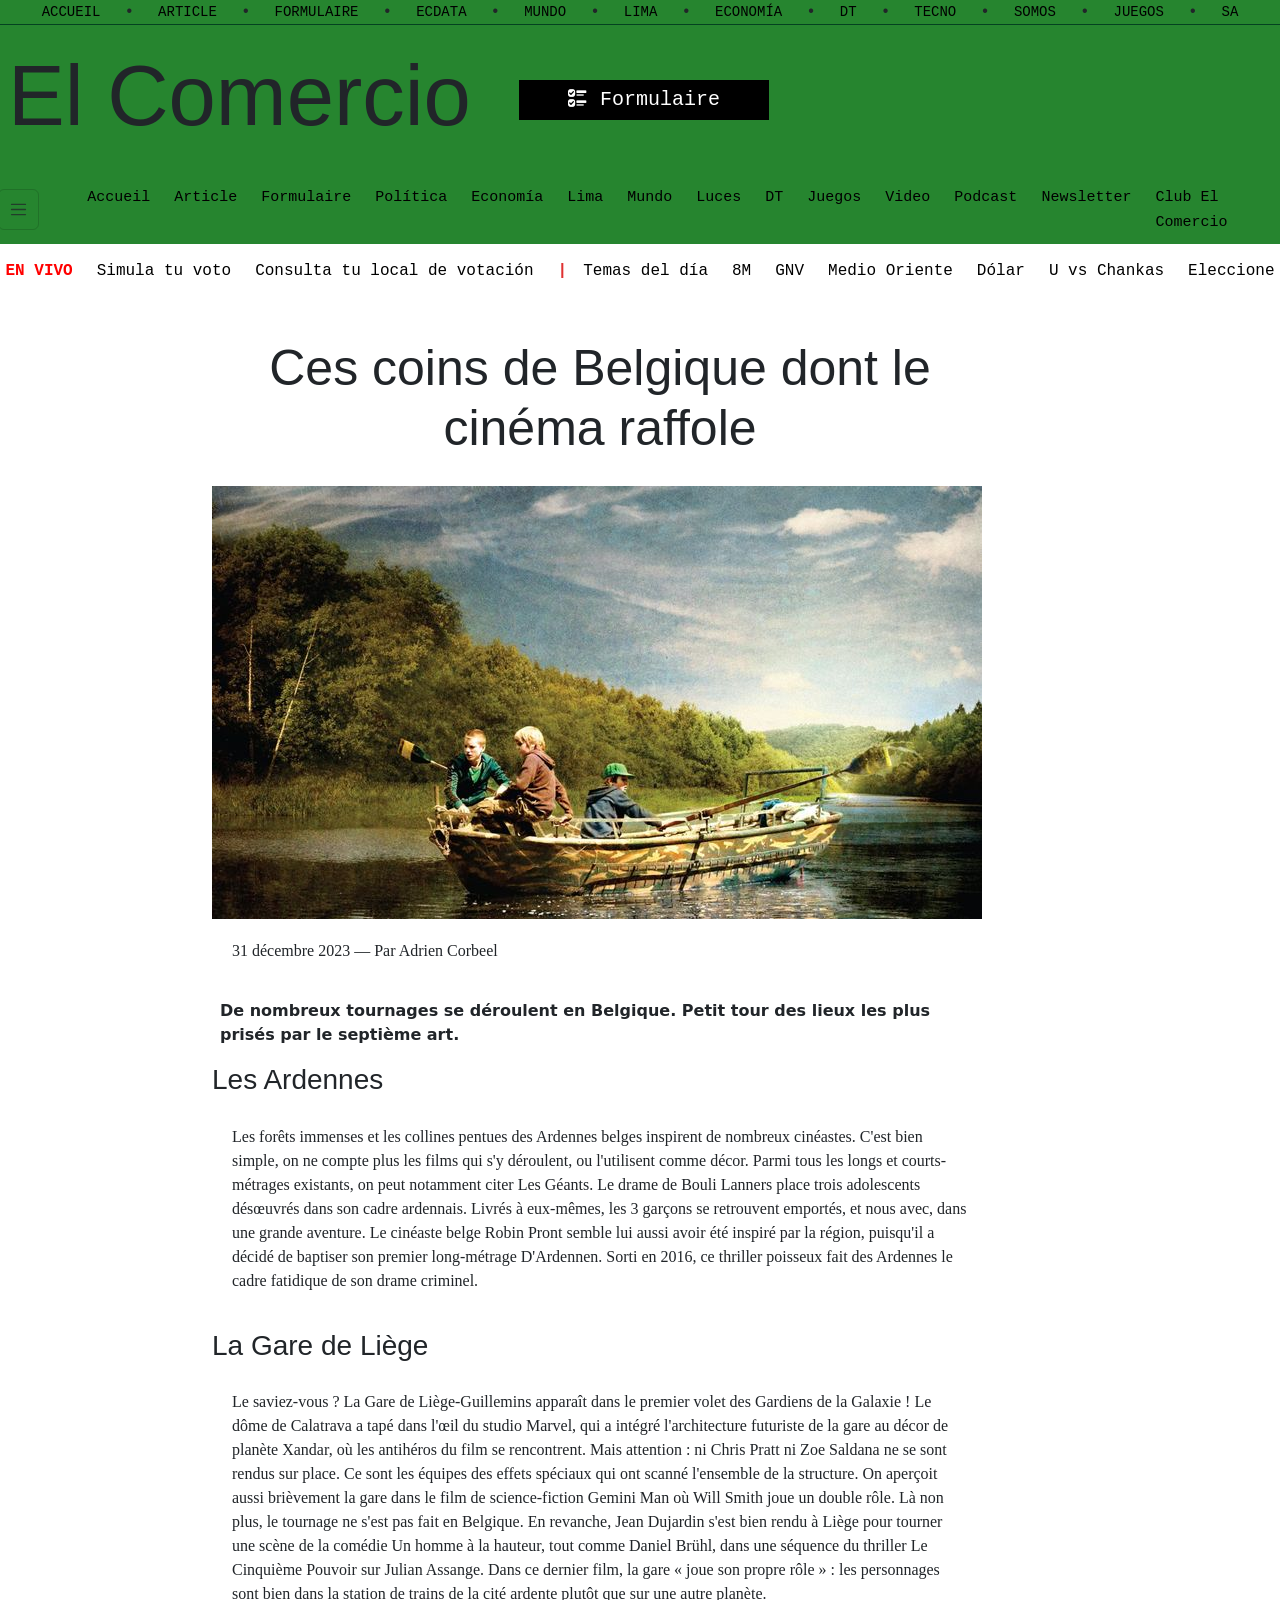
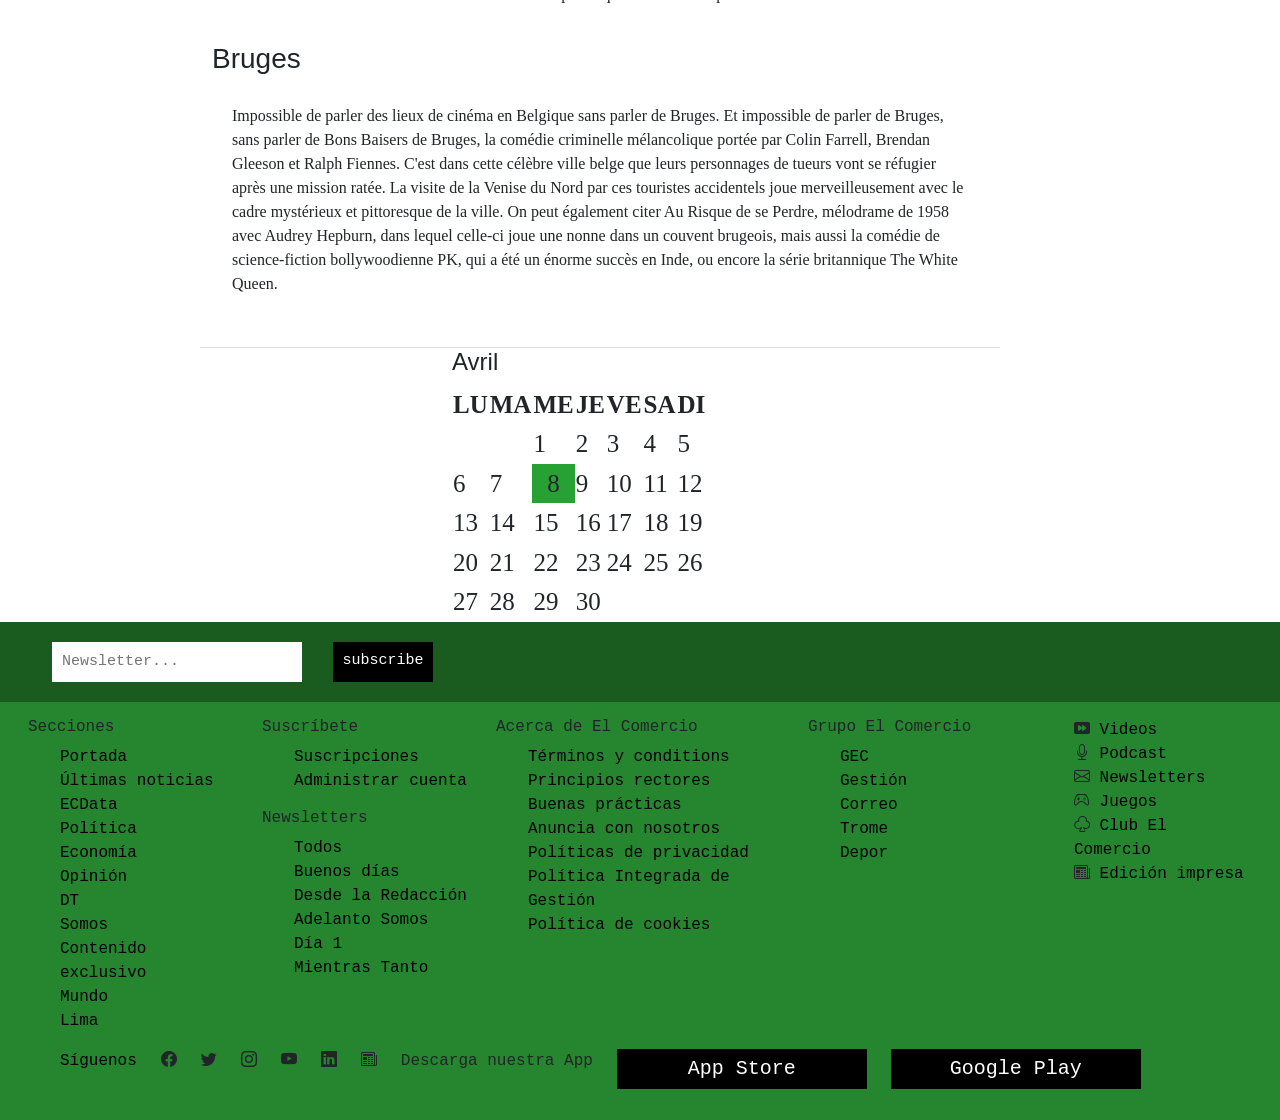
==== commit 8914a8fe: "let's go" ====
--- a/article.html
+++ b/article.html
@@ -5,9 +5,6 @@
     <meta name="viewport" content="width=device-width, initial-scale=1.0">
     <link href="https://cdn.jsdelivr.net/npm/bootstrap@5.3.8/dist/css/bootstrap.min.css" rel="stylesheet" integrity="sha384-sRIl4kxILFvY47J16cr9ZwB07vP4J8+LH7qKQnuqkuIAvNWLzeN8tE5YBujZqJLB" crossorigin="anonymous">
     <link rel="stylesheet" href="https://cdn.jsdelivr.net/npm/bootstrap-icons@1.11.0/font/bootstrap-icons.css">
-    <link rel="preconnect" href="https://fonts.googleapis.com">
-    <link rel="preconnect" href="https://fonts.gstatic.com" crossorigin>
-    <link href="https://fonts.googleapis.com/css2?family=Great+Vibes&family=Inter:ital,opsz,wght@0,14..32,100..900;1,14..32,100..900&family=Jacquard+24&family=Libre+Baskerville:ital,wght@0,400;0,700;1,400&family=Playfair+Display+SC:ital,wght@0,400;0,700;0,900;1,400;1,700;1,900&family=Playfair+Display:ital,wght@0,400..900;1,400..900&family=Raleway:ital,wght@0,100..900;1,100..900&family=UnifrakturCook:wght@700&display=swap" rel="stylesheet">
     <link rel="stylesheet" href="css/main.css">
     <title>El Comercio - Article</title>
 </head>
@@ -33,7 +30,7 @@
                 </div>
                 <div class="div-titre col-12  d-flex align-items-center gap-5">
                     <h2 class="titre ">El Comercio</h2>
-                    <button class="btn2"><i class="bi bi-ui-checks"></i> Formulaire</button>
+                    <a href="custom.html"><button class="btn2"><i class="bi bi-ui-checks"> </i>Formulaire</button></a>
                 </div>
                 <div class="seconnav col-sm-12 ">
                     <div class="col-sm-12 d-flex align-items-center justify-content-center">
@@ -171,7 +168,7 @@
         </div>
 
         <div class="container">
-        <div class="row love p-3 m-3">
+        <div class="row love p-3">
             <section class="col">
                 <h6>Secciones</h6>
                 <ul>
--- a/css/main.css
+++ b/css/main.css
@@ -132,8 +132,6 @@
     padding: 10px;
 }
 
-
-
 .app,.play{
     border: none;
     font-size: 20px;
@@ -248,18 +246,29 @@
     padding: 10px;
 }
 
-.lat1 label, .lat1 input,
-.lat2 label, .lat2 select {
+.lat1,
+.principal,
+.lat2 {
     display: inline-block;
-    vertical-align: middle;
+    vertical-align: top;
+    font-size: 16px;
+}
+
+.lat1,
+.lat2 {
+    width: 25%;
+}
+
+.principal {
+    width: 50%;
+    padding: 30px;
+}
+
+.lat1 div, .lat2 div {
+    width: 100%;
+    font-weight: bold;
     margin-bottom: 10px;
     margin-top: 20px;
-    font-family: 'Times New Roman', Times, serif;
-}
-
-.lat1 div, .lat2 div {
-    width: 100%;
-    font-weight: bold;
     
 }
 
@@ -282,7 +291,6 @@
     background: #000;
     color: white;
     margin-top: 30px;
-    
 }
 
 .bloc3{
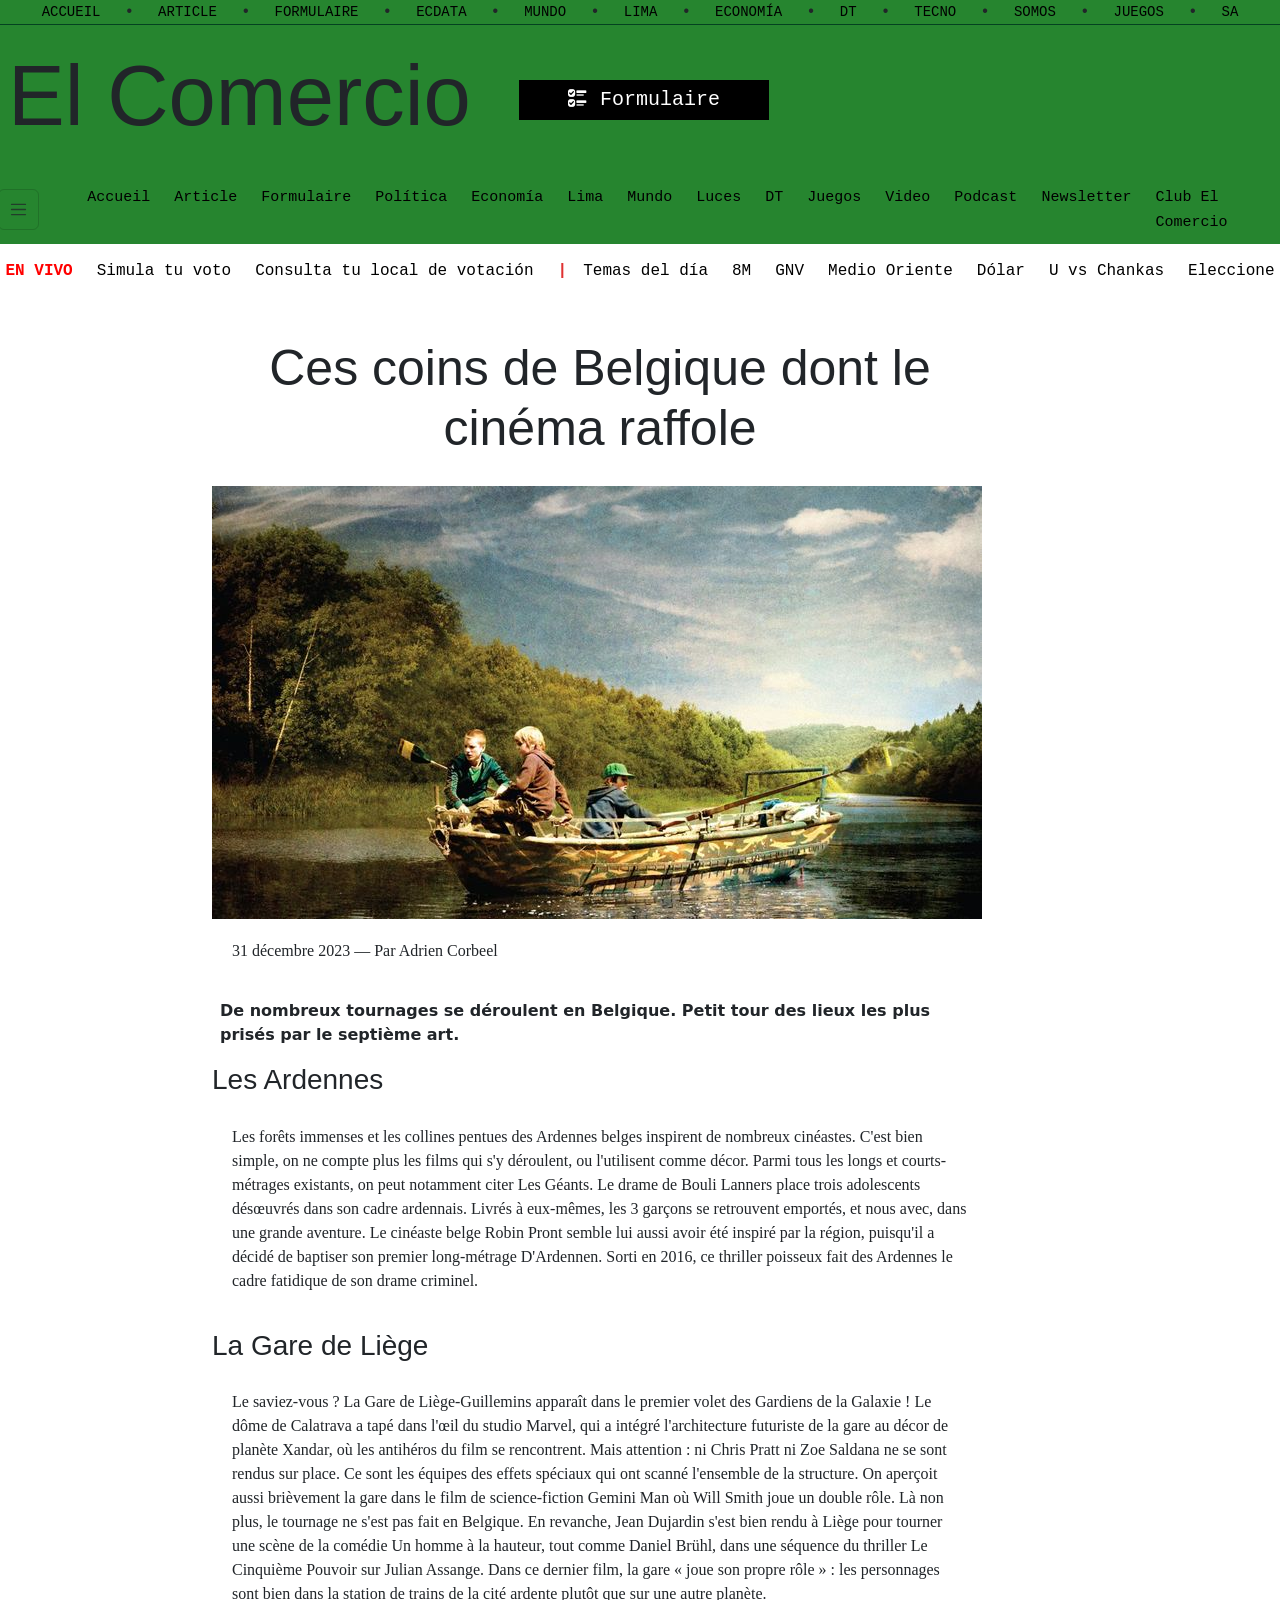
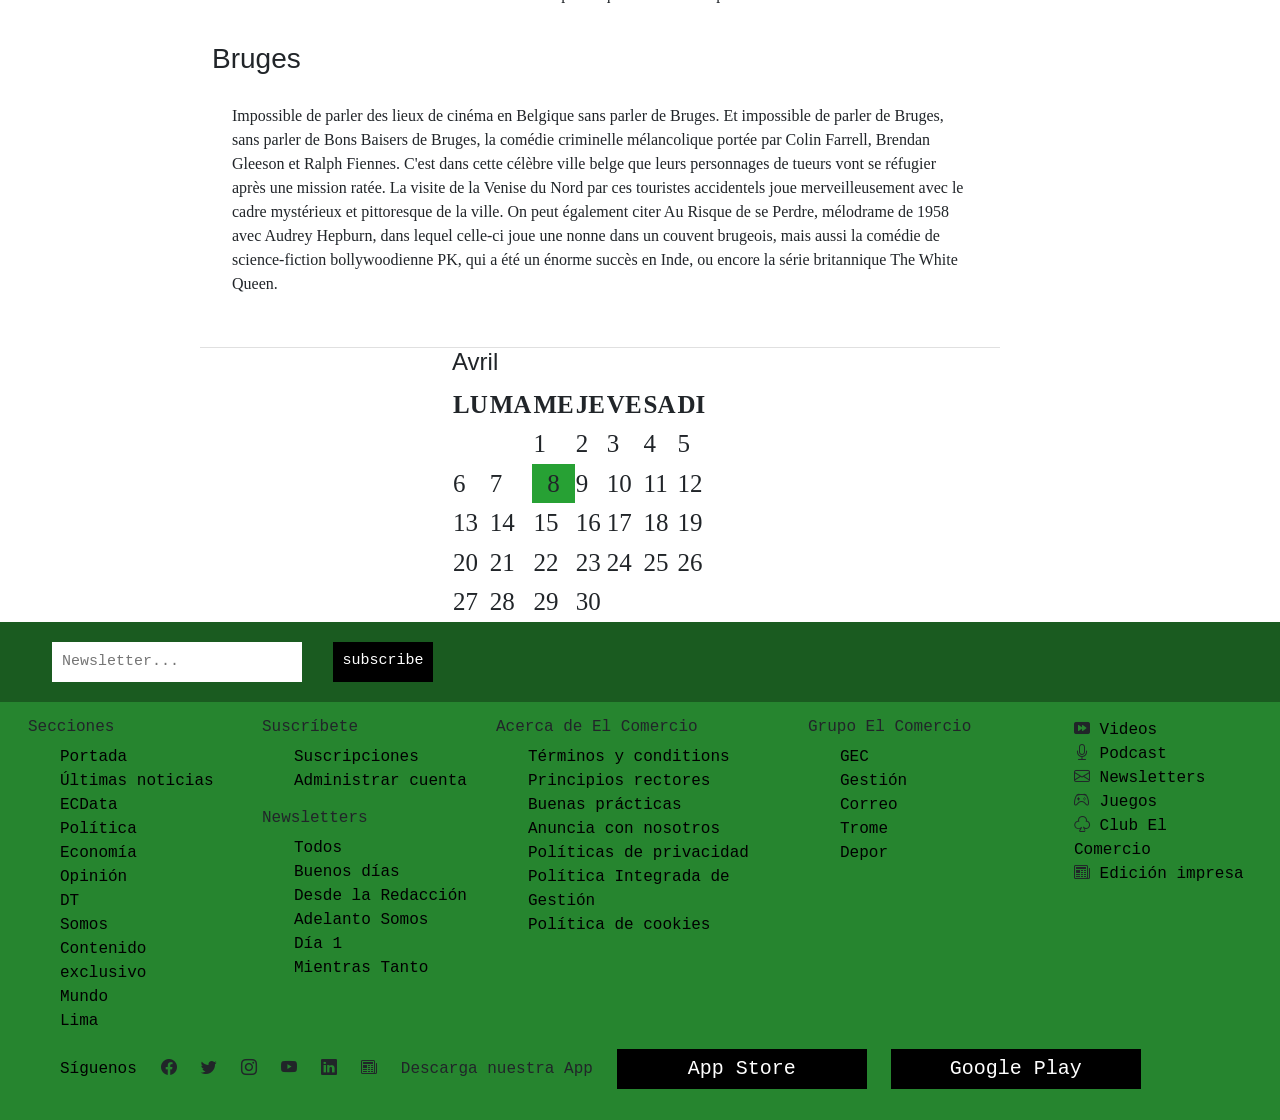
==== commit 7a78e95a: "let's go" ====
--- a/article.html
+++ b/article.html
@@ -234,7 +234,7 @@
                 </ul>
             </section>
             <section>
-                <ul class="d-flex gap-4">
+                <ul class="d-flex align-items-center gap-4">
                     <li><a href="">Síguenos</a></li>
                     <li><i class="bi bi-facebook"></i></li>
                     <li><i class="bi bi-twitter"></i></li>
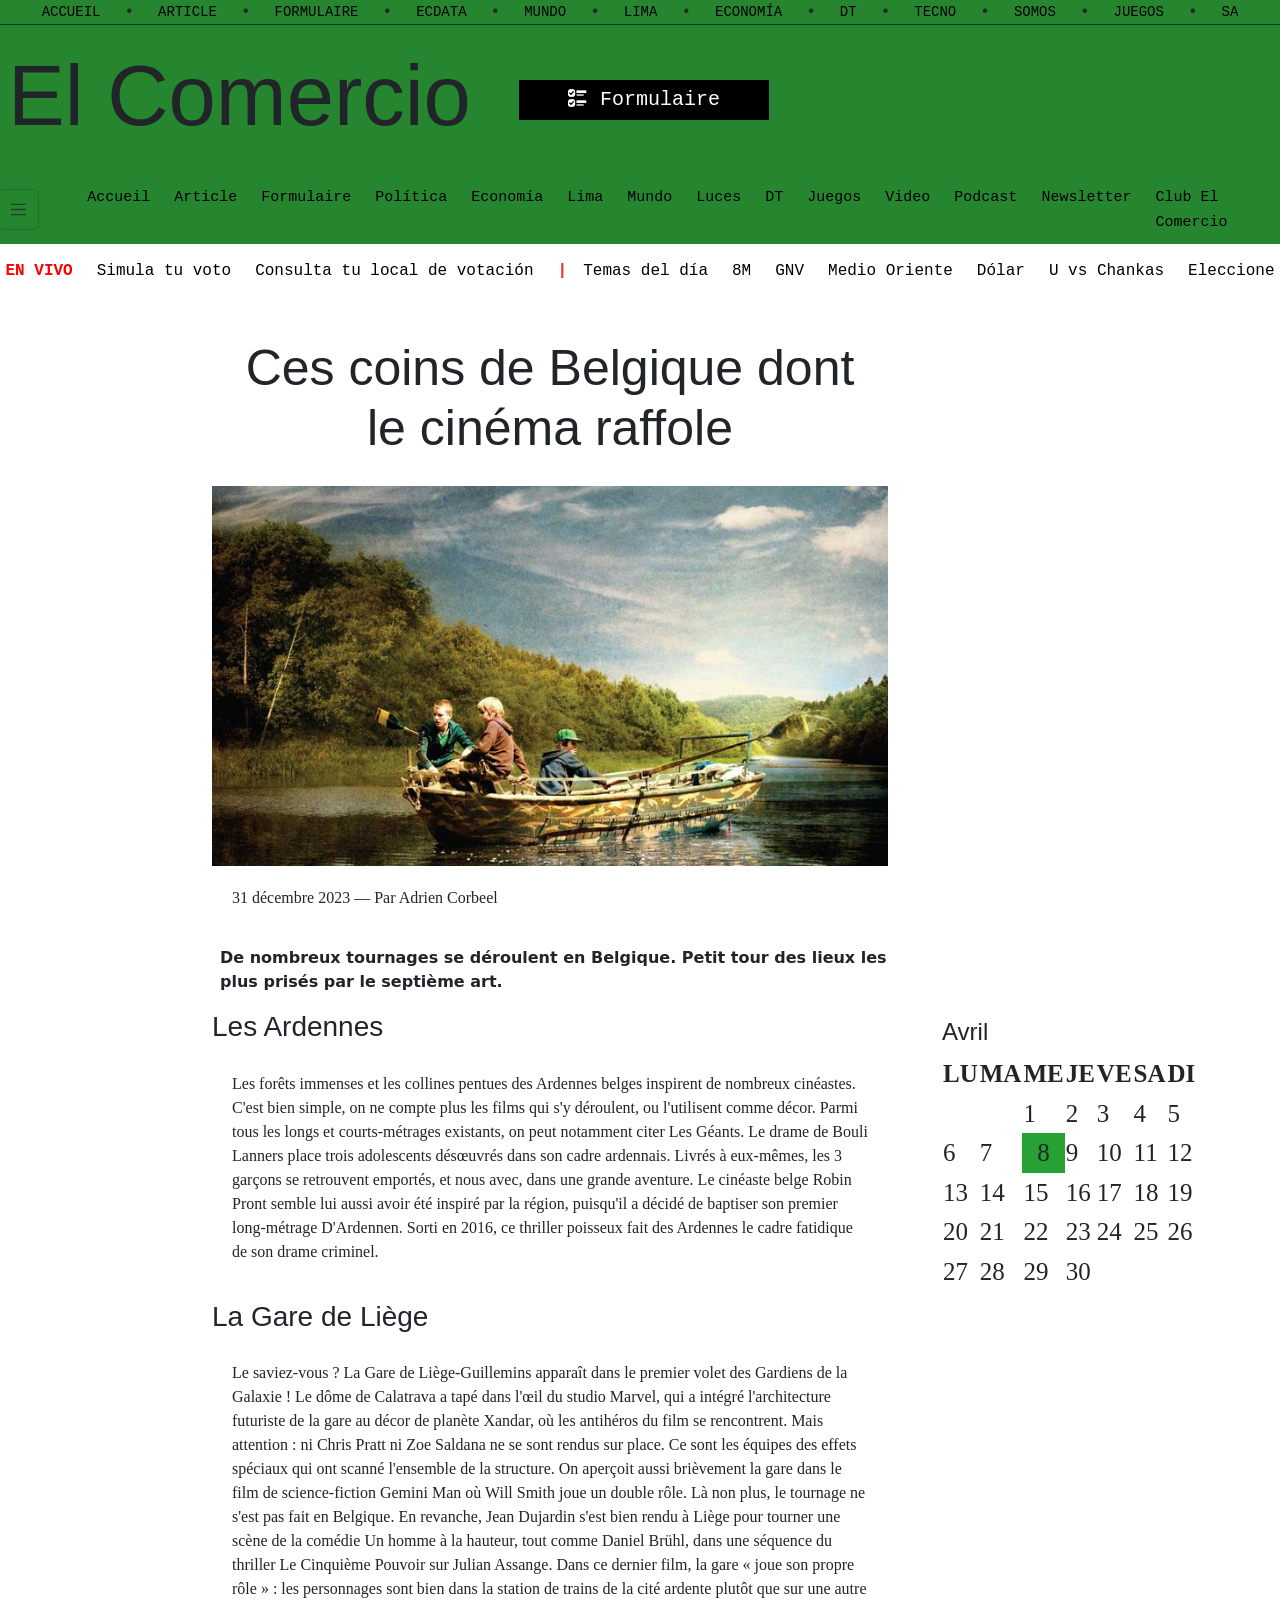
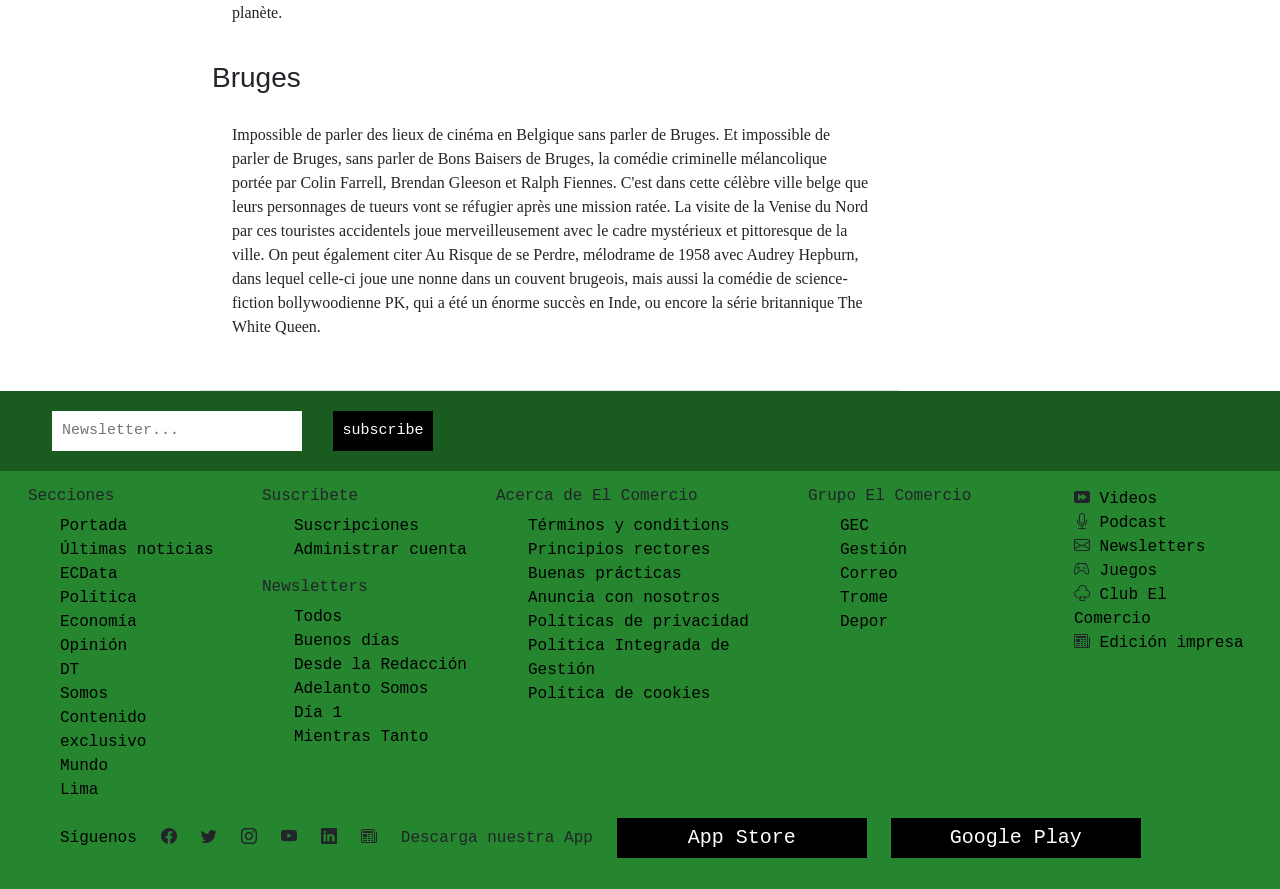
==== commit 376e3c35: "final" ====
--- a/article.html
+++ b/article.html
@@ -150,11 +150,6 @@
 
                 </div>     
             </div>
-        
-
-        
-        
-
     </main>
     <footer>
         <div class="bordfoot d-flex justify-content-between align-items-center px-4">
--- a/css/main.css
+++ b/css/main.css
@@ -7,7 +7,7 @@
 }
 
 .container {
-    max-width: 1500px;
+    max-width: 1300px;
 }
 
 .live {
@@ -63,7 +63,7 @@
 }
 
 .article-content{
-    width: 800px;
+    width: 700px;
     margin: 0 auto;
 }
 
@@ -224,7 +224,7 @@
 }
 
 .calendar {
-    margin-right: 250px;
+    margin-right: 200px;
     width: 150px;
     font-size: 25px;
 }
